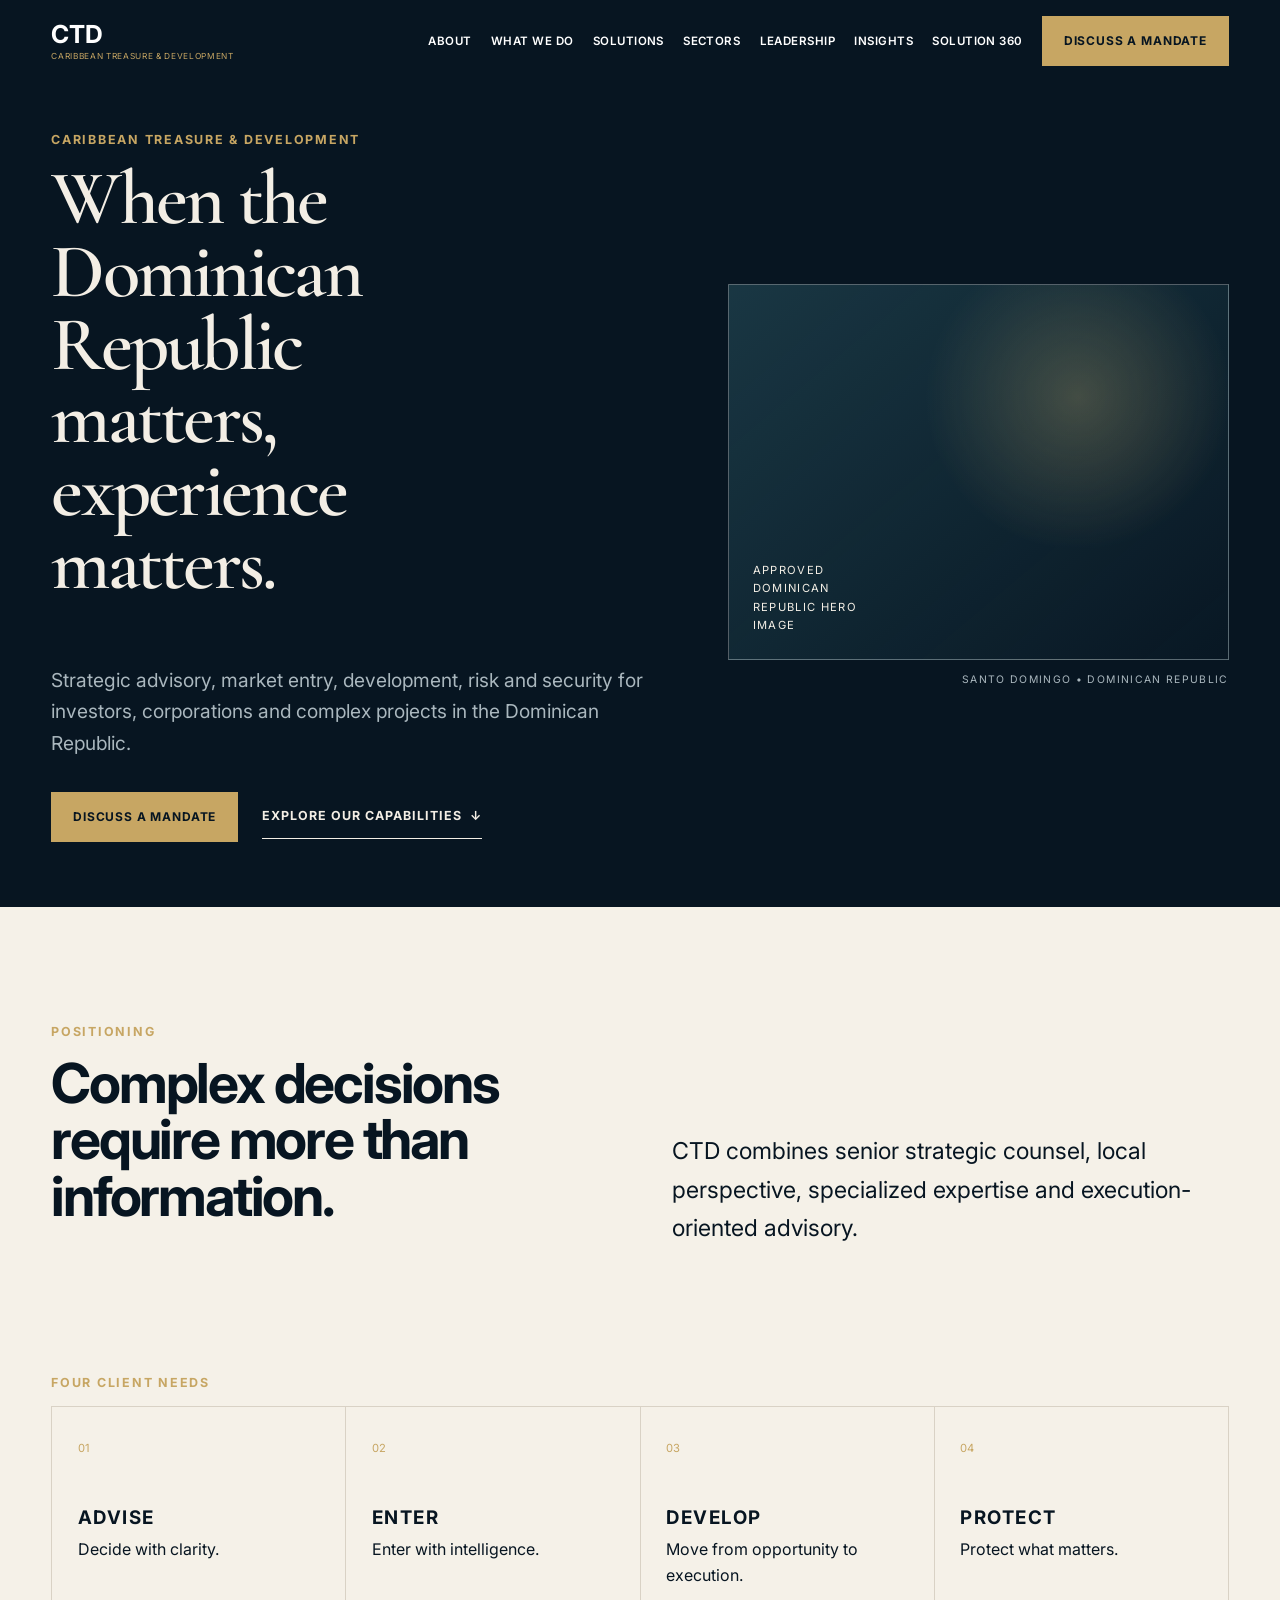
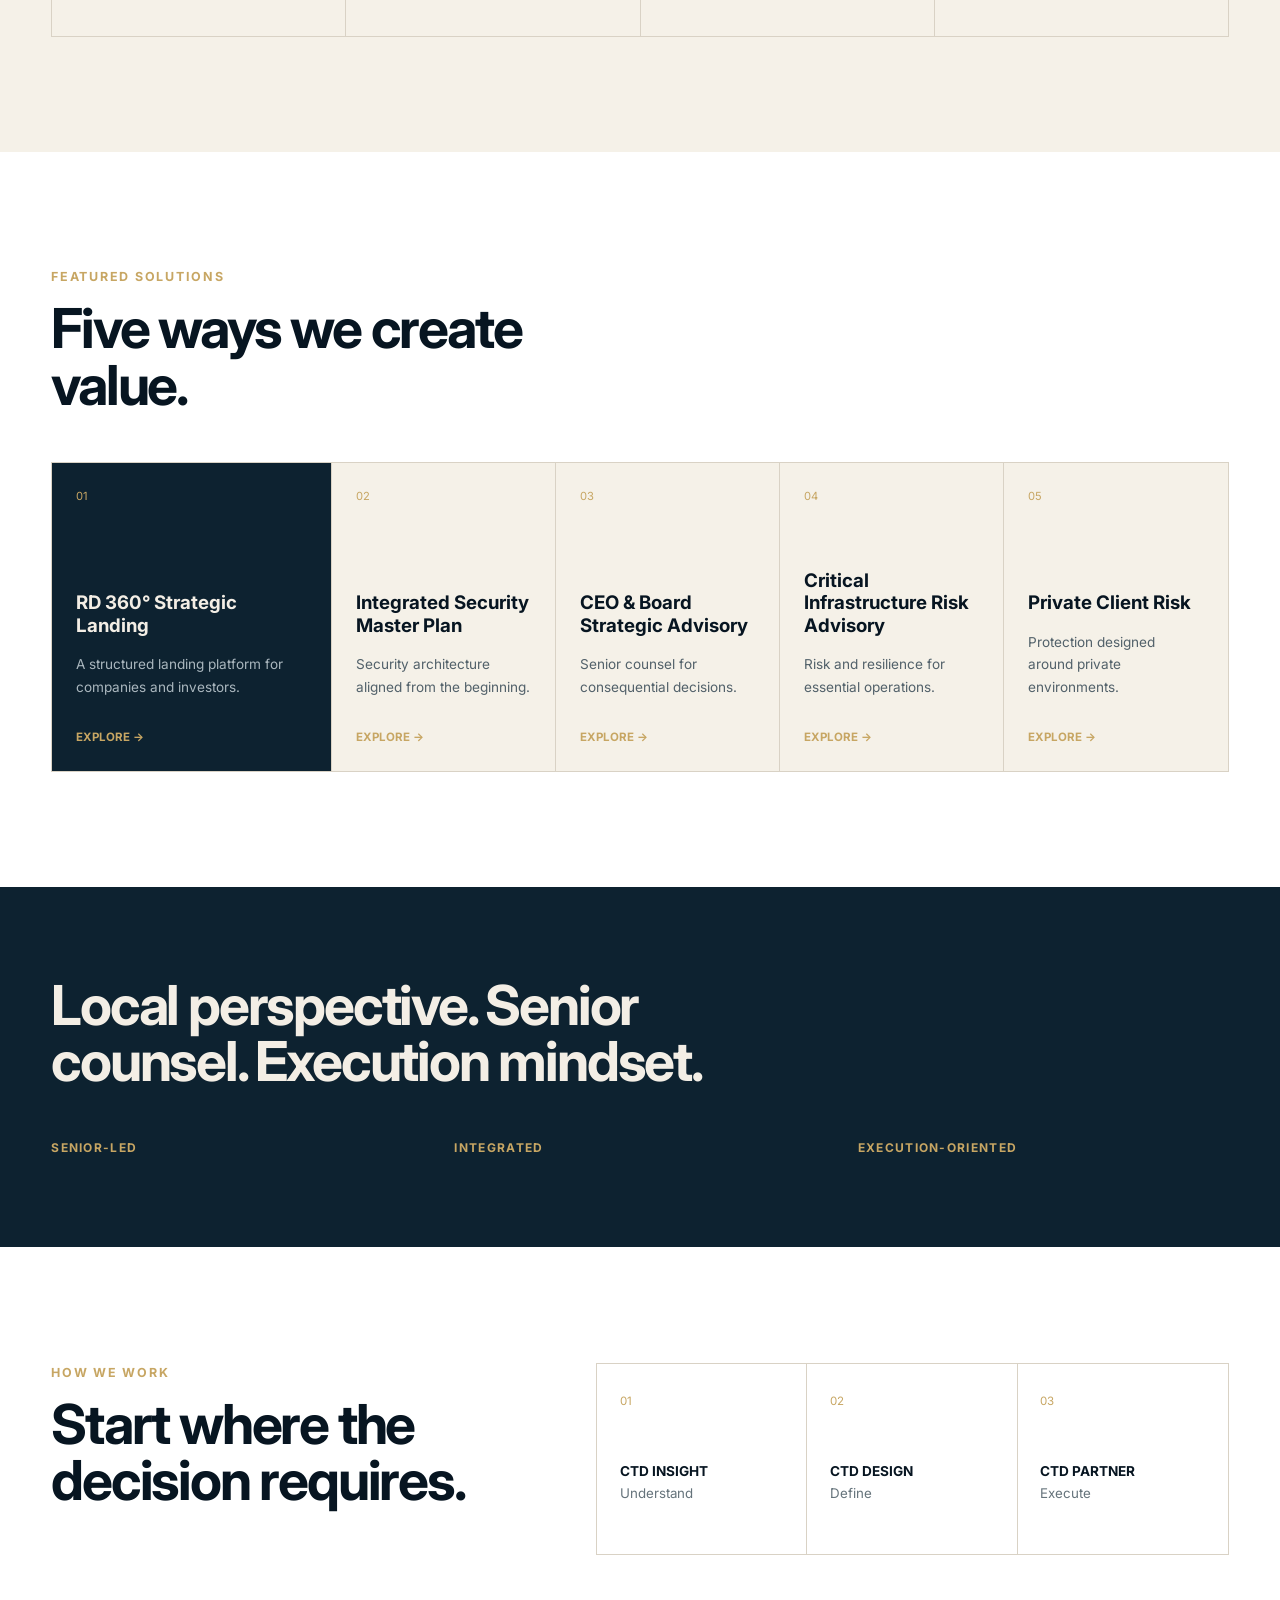
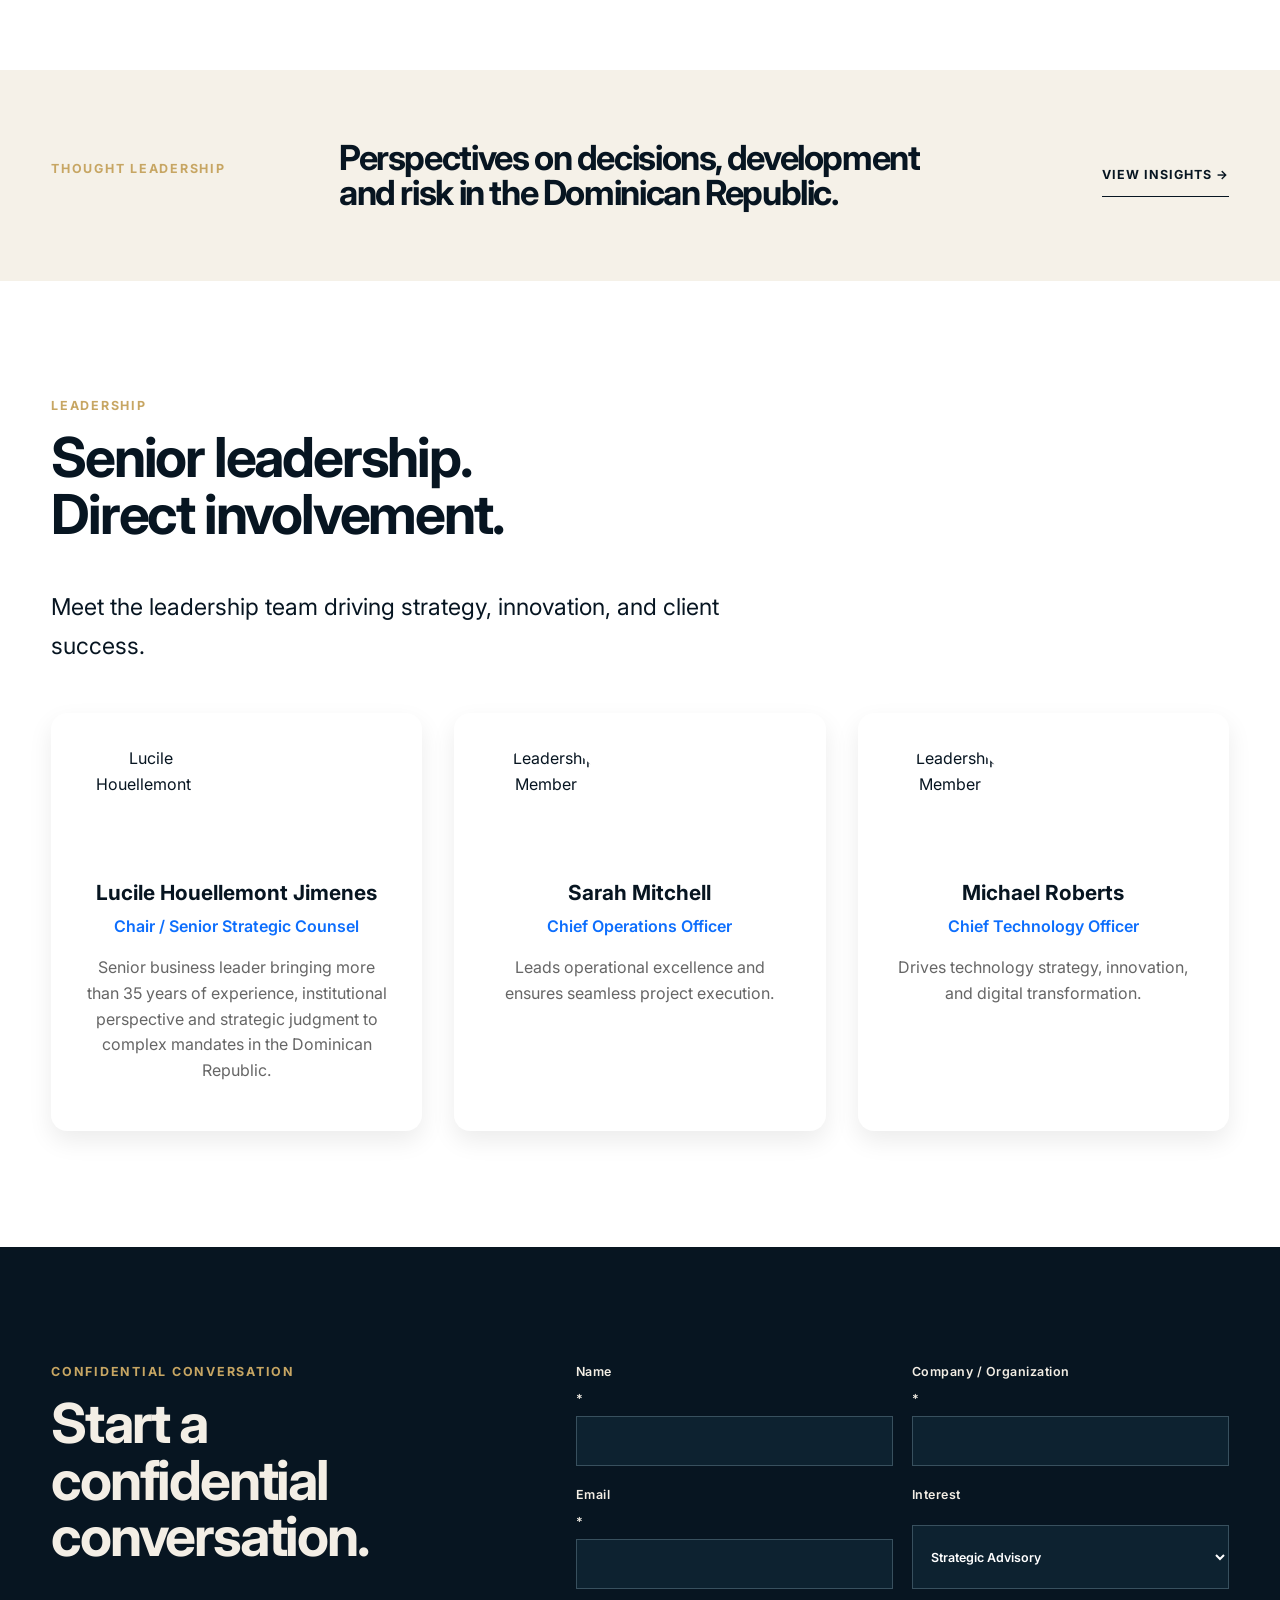
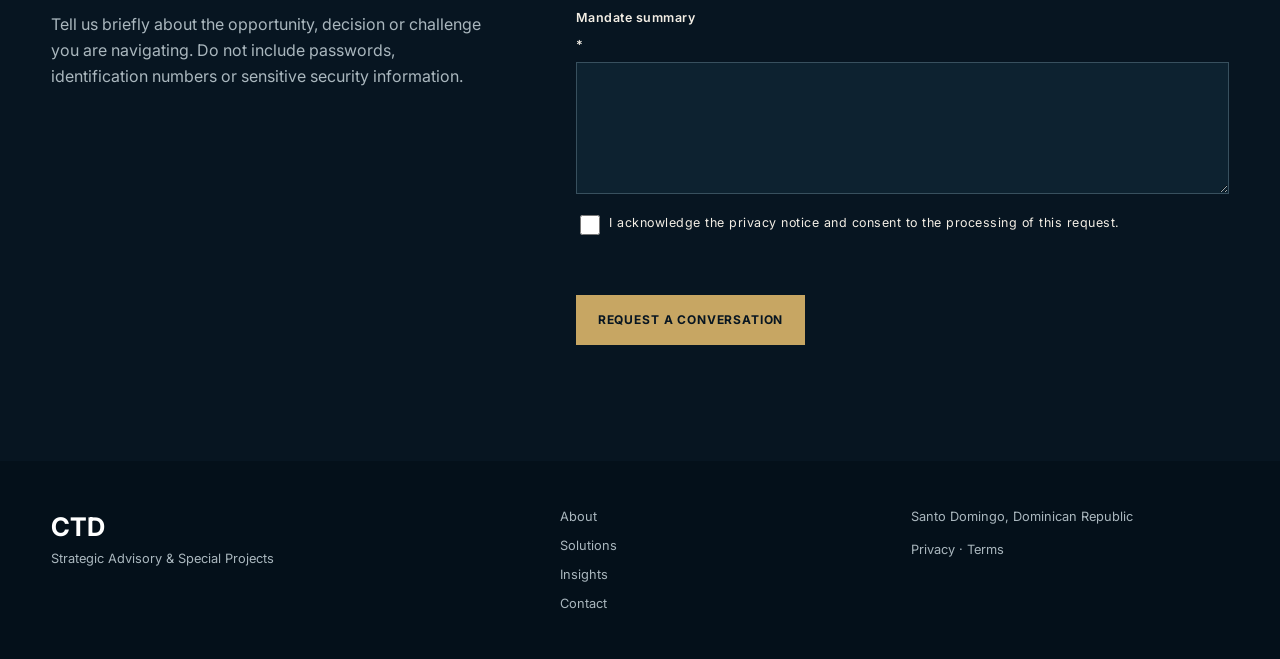
==== index.html @ 00f5a6d0 "LuciL_Biografia_foto" ====
<!doctype html>
<html lang="en">
<head>
  <meta charset="utf-8">
  <meta name="viewport" content="width=device-width, initial-scale=1">
  <meta name="description" content="CTD helps investors, corporations, 
  developers and private clients navigate complex opportunities, decisions and risks in the Dominican Republic.">
  <meta name="theme-color" content="#071521">
  <title>CTD | Strategic Advisory & Special Projects</title>
  <link rel="stylesheet" href="styles.css">
  <script defer src="app.js"></script>
</head>
<body>
  <a class="skip-link" href="#main">Skip to content</a>

  <header class="site-header" data-header>
    <div class="container header-inner">
      <a class="brand" href="index.html" aria-label="CTD home">
        <span class="brand-mark">CTD</span>
        <span class="brand-name">Caribbean Treasure &amp; Development</span>
      </a>

      <button class="menu-toggle" type="button" aria-expanded="false" aria-controls="primary-nav" data-menu-button>
        <span class="sr-only">Open navigation</span>
        <span></span><span></span><span></span>
      </button>

      <nav class="primary-nav" id="primary-nav" aria-label="Primary navigation" data-nav>
        <a href="#about">About</a>
        <a href="#capabilities">What We Do</a>
        <a href="#solutions">Solutions</a>
        <a href="#sectors">Sectors</a>
        <a href="#leadership">Leadership</a>
        <a href="#insights">Insights</a>
        <a href="solution-rd360.html">Solution 360</a>
       <!-- <button class="language-switch" type="button" aria-label="Switch language" data-language>EN / ES</button>-->
        <a class="button button-gold nav-cta" href="#contact" data-event="cta_discuss_mandate">Discuss a Mandate</a>
      </nav>
    </div>
  </header>

  <main id="main">
    <section class="hero" aria-labelledby="hero-title">
      <div class="container hero-grid">
        <div class="hero-copy reveal">
          <p class="eyebrow">Caribbean Treasure &amp; Development</p>
          <h1 id="hero-title">When the Dominican Republic matters, experience matters.</h1>
          <p class="hero-lead">Strategic advisory, market entry, development, risk and security for investors, 
            corporations and complex projects in the Dominican Republic.</p>
          <div class="hero-actions">
            <a class="button button-gold" href="#contact" data-event="cta_discuss_mandate">Discuss a Mandate</a>
            <a class="text-link" href="#capabilities">Explore Our Capabilities <span aria-hidden="true">↓</span></a>
          </div>
        </div>
        <figure class="hero-visual reveal" aria-label="Image placeholder for approved Dominican Republic photography">
          <div class="image-placeholder" role="img" aria-label="Production image pending approval: contemporary Santo Domingo architecture or infrastructure">
            <span>Approved Dominican Republic hero image</span>
          </div>
          <figcaption>Santo Domingo <span aria-hidden="true">•</span> Dominican Republic</figcaption>
        </figure>
      </div>
    </section>

    <section class="section positioning" id="about">
      <div class="container positioning-grid reveal">
        <div>
          <p class="eyebrow">Positioning</p>
          <h2>Complex decisions require more than information.</h2>
        </div>
        <p class="large-copy">CTD combines senior strategic counsel, local perspective, specialized expertise and execution-oriented advisory.</p>
      </div>

      <div class="container" id="capabilities">
        <p class="eyebrow section-label">Four client needs</p>
        <div class="capability-grid">
          <a class="capability-card reveal" href="#contact"><span>01</span><h3>Advise</h3><p>Decide with clarity.</p></a>
          <a class="capability-card reveal" href="#contact"><span>02</span><h3>Enter</h3><p>Enter with intelligence.</p></a>
          <a class="capability-card reveal" href="#contact"><span>03</span><h3>Develop</h3><p>Move from opportunity to execution.</p></a>
          <a class="capability-card reveal" href="#contact"><span>04</span><h3>Protect</h3><p>Protect what matters.</p></a>
        </div>
      </div>
    </section>

    <section class="section solutions" id="solutions" aria-labelledby="solutions-title">
      <div class="container">
        <p class="eyebrow">Featured solutions</p>
        <h2 id="solutions-title">Five ways we create value.</h2>
        <div class="solution-grid">
          <a class="solution-card featured reveal" href="solution-rd360.html" data-event="solution_view">
            <span class="index">01</span>
            <h3>RD 360° Strategic Landing</h3>
            <p>A structured landing platform for companies and investors.</p>
            <span class="card-link">Explore →</span>
          </a>
          <a class="solution-card reveal" href="#contact">
            <span class="index">02</span>
            <h3>Integrated Security Master Plan</h3>
            <p>Security architecture aligned from the beginning.</p>
            <span class="card-link">Explore →</span>
          </a>
          <a class="solution-card reveal" href="#contact">
            <span class="index">03</span>
            <h3>CEO &amp; Board Strategic Advisory</h3>
            <p>Senior counsel for consequential decisions.</p>
            <span class="card-link">Explore →</span>
          </a>
          <a class="solution-card reveal" href="#contact">
            <span class="index">04</span>
            <h3>Critical Infrastructure Risk Advisory</h3>
            <p>Risk and resilience for essential operations.</p>
            <span class="card-link">Explore →</span>
          </a>
          <a class="solution-card reveal" href="#contact">
            <span class="index">05</span>
            <h3>Private Client Risk</h3>
            <p>Protection designed around private environments.</p>
            <span class="card-link">Explore →</span>
          </a>
        </div>
      </div>
    </section>

    <section class="differentiators" id="sectors">
      <div class="container reveal">
        <h2>Local perspective. Senior counsel. Execution mindset.</h2>
        <div class="differentiator-row">
          <span>Senior-led</span><span>Integrated</span><span>Execution-oriented</span></div>
      </div>
    </section>

    <section class="section process" aria-labelledby="process-title">
      <div class="container process-layout">
        <div>
          <p class="eyebrow">How we work</p>
          <h2 id="process-title">Start where the decision requires.</h2>
        </div>
        <ol class="process-list">
          <li class="reveal"><span>01</span><strong>CTD Insight</strong><small>Understand</small></li>
          <li class="reveal"><span>02</span><strong>CTD Design</strong><small>Define</small></li>
          <li class="reveal"><span>03</span><strong>CTD Partner</strong><small>Execute</small></li>
        </ol>
      </div>
    </section>

    <section class="insights" id="insights">
      <div class="container insights-inner reveal">
        <p class="eyebrow">Thought leadership</p>
        <h2>Perspectives on decisions, development and risk in the Dominican Republic.</h2>
        <a class="text-link dark-link" href="#contact">View Insights →</a>
      </div>
    </section>
<!--
    <section class="section leadership" id="leadership">
      <div class="container reveal">
        <p class="eyebrow">Leadership</p>
        <h2>Senior leadership. Direct involvement.</h2>
        <p class="large-copy">
          Approved leadership profiles will be published here. No names, titles, biographies or portraits are inferred.
        </p>
      </div>
    </section>
  -->
<section class="section leadership" id="leadership">
  <div class="container reveal">
    <p class="eyebrow">Leadership</p>
    <h2>Senior leadership. Direct involvement.</h2>
    <p class="large-copy">
      Meet the leadership team driving strategy, innovation, and client success.
    </p>

    <div class="leadership-cards">

      <div class="leader-card">
        <img src="medios/lucile-houellemont.jpg" alt="Lucile Houellemont">
        <h3>Lucile Houellemont Jimenes</h3>
        <p class="title">Chair / Senior Strategic Counsel </p>
        <p>
          Senior business leader bringing more than 35 years of experience, institutional perspective and strategic 
          judgment to complex mandates in the Dominican Republic. 
        </p>
      </div>

      <div class="leader-card">
        <img src="images/leader2.jpg" alt="Leadership Member">
        <h3>Sarah Mitchell</h3>
        <p class="title">Chief Operations Officer</p>
        <p>
          Leads operational excellence and ensures seamless project execution.
        </p>
      </div>

      <div class="leader-card">
        <img src="images/leader3.jpg" alt="Leadership Member">
        <h3>Michael Roberts</h3>
        <p class="title">Chief Technology Officer</p>
        <p>
          Drives technology strategy, innovation, and digital transformation.
        </p>
      </div>

    </div>
  </div>
</section>


  <!---->
    <section class="contact" id="contact" aria-labelledby="contact-title">
      <div class="container contact-grid">
          <div>
            <p class="eyebrow">Confidential conversation</p>
            <h2 id="contact-title">Start a confidential conversation.</h2>
            <p>Tell us briefly about the opportunity, decision or challenge you are navigating. 
              Do not include passwords, identification numbers or sensitive security information.
            </p>
          </div>
        <form class="contact-form" data-contact-form novalidate>
          <div class="field-row">
            <label>Name <span aria-hidden="true">*</span><input name="name" autocomplete="name" required></label>
            <label>Company / Organization <span aria-hidden="true">*</span>
              <input name="company" autocomplete="organization" required></label>
          </div>
          <div class="field-row">
            <label>Email <span aria-hidden="true">*</span>
              <input type="email" name="email" autocomplete="email" required></label>
              <label>Interest
                <select name="interest">
                  <option>Strategic Advisory</option>
                  <option>Market Entry</option>
                  <option>Development</option>
                  <option>Risk &amp; Security</option>
                  <option>Private Client</option>
                  <option>Special Project</option>
                  <option>Other</option>
                </select>
            </label>
          </div>
          <label>Mandate summary <span aria-hidden="true">*</span><textarea name="summary" rows="5" required></textarea></label>
          <label class="consent"><input type="checkbox" name="consent" required> 
            <span>I acknowledge the privacy notice and consent to the processing of this request.</span>
          </label>
          <p class="form-message" role="status" aria-live="polite" data-form-message></p>
          <button class="button button-gold" type="submit">Request a Conversation</button>
        </form>
      </div>
    </section>
  </main>

  <footer class="site-footer">
    <div class="container footer-grid">
      <div><strong class="footer-logo">CTD</strong><p>Strategic Advisory &amp; Special Projects</p></div>
      <nav aria-label="Footer navigation">
        <a href="#about">About</a>
        <a href="#solutions">Solutions</a>
        <a href="#insights">Insights</a>
        <a href="#contact">Contact</a>
      </nav>
      <div>
        <p>Santo Domingo, Dominican Republic</p>
        <p>
          <a href="#">Privacy</a> · 
          <a href="#">Terms</a>
        </p>
      </div>
    </div>
  </footer>
</body>
</html>
---- styles.css ----
@import url('https://fonts.googleapis.com/css2?family=Cormorant+Garamond:wght@500;600&family=Inter:wght@400;500;600;700&display=swap');

:root {
  --navy: #071521;
  --navy-mid: #0d2230;
  --gold: #c7a663;
  --cream: #f3eee5;
  --slate: #aab7be;
  --teal: #3a7582;
  --white: #fff;
  --warm: #f5f1e8;
  --border: #d9d2c5;
  --content: 1200px;
  --copy: 720px;
  --gutter: clamp(20px, 4vw, 64px);
  --section: clamp(72px, 9vw, 144px);
  --font-display: "Cormorant Garamond", Georgia, serif;
  --font-ui: Inter, Aptos, Arial, sans-serif;
}

* { box-sizing: border-box; }
html { scroll-behavior: smooth; }
body { margin: 0; color: var(--navy); background: var(--white); font-family: var(--font-ui); line-height: 1.65; }
a { color: inherit; text-decoration: none; }
button, input, select, textarea { font: inherit; }
img { display: block; max-width: 100%; }
.container { width: min(var(--content), calc(100% - 2 * var(--gutter))); margin-inline: auto; }
.section { padding-block: var(--section); }
.sr-only { position: absolute; width: 1px; height: 1px; overflow: hidden; clip: rect(0,0,0,0); white-space: nowrap; }
.skip-link { position: fixed; z-index: 1000; left: 1rem; top: -5rem; background: var(--gold); color: var(--navy); padding: .8rem 1rem; }
.skip-link:focus { top: 1rem; }
:focus-visible { outline: 3px solid var(--gold); outline-offset: 4px; }

h1, h2, h3, p { margin-top: 0; }
h1 { font: 600 clamp(3rem, 6vw, 6.5rem)/.95 var(--font-display); letter-spacing: -.035em; max-width: 12ch; }
h2 { font-size: clamp(2.25rem, 4.3vw, 4rem); line-height: 1.03; letter-spacing: -.04em; max-width: 14ch; }
h3 { line-height: 1.2; }
.eyebrow { color: var(--gold); font-size: .78rem; font-weight: 700; letter-spacing: .14em; text-transform: uppercase; }
.large-copy { max-width: var(--copy); font-size: clamp(1.1rem, 2vw, 1.45rem); }

.site-header { position: fixed; inset: 0 0 auto; z-index: 100; color: var(--white); transition: background .25s ease, box-shadow .25s ease; }
.site-header.scrolled, .site-header.menu-open { background: rgba(7,21,33,.98); box-shadow: 0 8px 30px rgba(0,0,0,.16); }
.header-inner { min-height: 82px; display: flex; align-items: center; justify-content: space-between; gap: 2rem; }
.brand { display: grid; line-height: 1; }
.brand-mark { font-size: 1.55rem; font-weight: 700; }
.brand-name { margin-top: .35rem; color: var(--gold); font-size: .52rem; letter-spacing: .08em; text-transform: uppercase; }
.primary-nav { display: flex; align-items: center; gap: clamp(.8rem, 1.5vw, 1.6rem); font-size: .72rem; font-weight: 600; letter-spacing: .04em; text-transform: uppercase; }
.primary-nav > a:not(.button), .language-switch { position: relative; border: 0; color: inherit; background: none; cursor: pointer; }
.primary-nav > a:not(.button)::after { content: ""; position: absolute; left: 0; right: 100%; bottom: -.5rem; height: 1px; background: var(--gold); transition: right .2s ease; }
.primary-nav > a:hover::after { right: 0; }
.menu-toggle { display: none; width: 44px; height: 44px; border: 0; background: transparent; padding: 10px; }
.menu-toggle span:not(.sr-only) { display: block; height: 2px; margin: 5px 0; background: var(--white); }

.button { min-height: 50px; display: inline-flex; justify-content: center; align-items: center; padding: .8rem 1.3rem; border: 1px solid transparent; font-size: .75rem; font-weight: 700; letter-spacing: .07em; text-transform: uppercase; cursor: pointer; }
.button-gold { background: var(--gold); color: var(--navy); }
.button-gold:hover { background: var(--cream); }
.text-link { display: inline-flex; align-items: center; gap: .5rem; min-height: 44px; border-bottom: 1px solid currentColor; font-size: .78rem; font-weight: 700; letter-spacing: .08em; text-transform: uppercase; }

.hero { min-height: 760px; padding: 130px 0 65px; color: var(--cream); background: var(--navy); display: flex; align-items: center; }
.hero-grid { display: grid; grid-template-columns: 55fr 45fr; align-items: center; gap: clamp(2rem, 5vw, 6rem); }
.hero-lead { max-width: 670px; color: var(--slate); font-size: clamp(1rem, 1.7vw, 1.2rem); }
.hero-actions { display: flex; flex-wrap: wrap; align-items: center; gap: 1.5rem; margin-top: 2rem; }
.hero-visual { margin: 0; }
.image-placeholder { aspect-ratio: 4/3; display: grid; place-items: end start; padding: 1.5rem; border: 1px solid rgba(255,255,255,.3); color: var(--cream); background: linear-gradient(140deg, rgba(58,117,130,.35), rgba(13,34,48,.15)), radial-gradient(circle at 70% 30%, rgba(199,166,99,.35), transparent 35%); }
.image-placeholder span { max-width: 20ch; font-size: .7rem; letter-spacing: .12em; text-transform: uppercase; }
.hero-visual figcaption { padding-top: .7rem; text-align: right; color: var(--slate); font-size: .65rem; letter-spacing: .13em; text-transform: uppercase; }

.positioning { background: var(--warm); }
.positioning-grid { display: grid; grid-template-columns: 1fr 1fr; gap: 5vw; align-items: end; }
.section-label { margin-top: clamp(4rem, 8vw, 7rem); }
.capability-grid { display: grid; grid-template-columns: repeat(4,1fr); border-top: 1px solid var(--border); border-left: 1px solid var(--border); }
.capability-card { min-height: 230px; padding: 1.6rem; border-right: 1px solid var(--border); border-bottom: 1px solid var(--border); transition: color .25s, background .25s; }
.capability-card span, .index { color: var(--gold); font-size: .7rem; }
.capability-card h3 { margin: 3rem 0 .4rem; text-transform: uppercase; letter-spacing: .08em; }
.capability-card:hover { color: var(--cream); background: var(--navy-mid); }

.solutions h2 { margin-bottom: 3rem; }
.solution-grid { display: grid; grid-template-columns: 1.25fr repeat(4,1fr); }
.solution-card { min-height: 310px; display: flex; flex-direction: column; padding: 1.5rem; border: 1px solid var(--border); border-left: 0; background: var(--warm); }
.solution-card:first-child { border-left: 1px solid var(--border); }
.solution-card.featured { color: var(--cream); background: var(--navy-mid); }
.solution-card h3 { margin: auto 0 1rem; }
.solution-card p { color: #52616a; font-size: .85rem; }
.solution-card.featured p { color: var(--slate); }
.card-link { margin-top: 1rem; color: var(--gold); font-size: .72rem; font-weight: 700; text-transform: uppercase; }
.solution-card:hover { transform: translateY(-4px); border-color: var(--gold); }

.differentiators { padding-block: clamp(56px, 7vw, 100px); color: var(--cream); background: var(--navy-mid); }
.differentiators h2 { max-width: 20ch; }
.differentiator-row { display: grid; grid-template-columns: repeat(3,1fr); gap: 2rem; margin-top: 3rem; color: var(--gold); font-size: .75rem; font-weight: 700; letter-spacing: .11em; text-transform: uppercase; }
.process-layout { display: grid; grid-template-columns: 1fr 1.35fr; gap: 6vw; }
.process-list { display: grid; grid-template-columns: repeat(3,1fr); margin: 0; padding: 0; list-style: none; }
.process-list li { min-height: 190px; padding: 1.4rem; border: 1px solid var(--border); }
.process-list li + li { border-left: 0; }
.process-list span { color: var(--gold); font-size: .72rem; }
.process-list strong, .process-list small { display: block; }
.process-list strong { margin-top: 3rem; font-size: .85rem; text-transform: uppercase; }
.process-list small { color: #65737b; }

.insights { padding-block: 70px; background: var(--warm); }
.insights-inner { display: grid; grid-template-columns: .7fr 2fr auto; align-items: center; gap: 2rem; }
.insights h2 { max-width: 28ch; margin-bottom: 0; font-size: clamp(1.5rem, 2.7vw, 2.6rem); }
.dark-link { color: var(--navy); }
.leadership { background: var(--white); }

.contact { padding-block: var(--section); color: var(--cream); background: var(--navy); }
.contact-grid { display: grid; grid-template-columns: .8fr 1.2fr; gap: 7vw; }
.contact h2 { max-width: 12ch; }
.contact p:not(.eyebrow) { color: var(--slate); }
.contact-form { display: grid; gap: 1.2rem; }
.field-row { display: grid; grid-template-columns: repeat(2,1fr); gap: 1.2rem; }
.contact-form label { display: grid; gap: .4rem; font-size: .78rem; font-weight: 600; letter-spacing: .04em; }
.contact-form input, .contact-form select, .contact-form textarea { width: 100%; border: 1px solid #38505e; border-radius: 0; background: var(--navy-mid); color: var(--white); padding: .85rem; }
.contact-form input, .contact-form select { min-height: 50px; }
.consent { grid-template-columns: auto 1fr !important; align-items: start; font-weight: 400 !important; }
.consent input { width: 20px; min-height: 20px; margin-top: .1rem; }
.form-message { min-height: 1.2rem; margin: 0; }
.contact-form .button { justify-self: start; }
.site-footer { padding-block: 45px; color: var(--slate); background: #04101a; font-size: .8rem; }
.footer-grid { display: grid; grid-template-columns: 1.5fr 1fr 1fr; gap: 2rem; }
.footer-logo { color: var(--white); font-size: 1.6rem; }
.site-footer nav { display: grid; gap: .5rem; }

.reveal { opacity: 0; transform: translateY(18px); transition: opacity .45s ease, transform .45s ease; }
.reveal.visible { opacity: 1; transform: none; }

.solution-hero { min-height: 680px; padding: 145px 0 80px; display: flex; align-items: center; color: var(--cream); background: var(--navy); }
.solution-framework { counter-reset: framework; display: grid; grid-template-columns: repeat(5,1fr); margin-top: 3rem; }
.solution-framework li { list-style: none; min-height: 160px; padding: 1.3rem; border: 1px solid var(--border); }
.solution-framework li + li { border-left: 0; }
.solution-framework li::before { counter-increment: framework; content: "0" counter(framework); display: block; margin-bottom: 3rem; color: var(--gold); font-size: .72rem; }
.scope-grid { display: grid; grid-template-columns: repeat(2,1fr); padding: 0; border-top: 1px solid var(--border); }
.scope-grid li { padding: 1rem 0; border-bottom: 1px solid var(--border); list-style: none; }
.scope-grid li:nth-child(odd) { margin-right: 2rem; }
.outcome { padding: clamp(60px, 8vw, 110px) 0; background: var(--warm); }

@media (max-width: 1023px) {
  .menu-toggle { display: block; color: white; }
  .primary-nav { position: fixed; inset: 82px 0 auto; display: none; max-height: calc(100vh - 82px); overflow: auto; padding: 1.2rem var(--gutter) 2rem; background: var(--navy); align-items: stretch; }
  .primary-nav.open { display: grid; }
  .primary-nav a, .primary-nav button { min-height: 44px; display: flex; align-items: center; }
  .hero-grid, .positioning-grid, .process-layout, .contact-grid { grid-template-columns: 1fr; }
  .hero { padding-bottom: 0; }
  .hero-visual { width: calc(100% + 2 * var(--gutter)); margin-left: calc(-1 * var(--gutter)); }
  .hero-visual figcaption { padding-right: var(--gutter); }
  .capability-grid { grid-template-columns: repeat(2,1fr); }
  .solution-grid { grid-template-columns: repeat(2,1fr); }
  .solution-card { border: 1px solid var(--border); }
  .solution-card:nth-child(n+4) { display: none; }
  .insights-inner { grid-template-columns: 1fr; }
  .solution-framework { grid-template-columns: repeat(3,1fr); }
}

@media (max-width: 767px) {
  :root { --gutter: 22px; }
  .header-inner { min-height: 70px; }
  .primary-nav { top: 70px; }
  .brand-name { display: none; }
  .hero { min-height: 100svh; padding-top: 100px; }
  h1 { font-size: clamp(2.85rem, 13vw, 4.1rem); }
  h2 { font-size: clamp(2rem, 9vw, 3rem); }
  .hero-actions { align-items: stretch; flex-direction: column; }
  .hero-actions .button { width: 100%; }
  .capability-grid { display: flex; overflow-x: auto; border: 0; }
  .capability-card { min-width: 75%; min-height: 190px; border: 1px solid var(--border); }
  .solution-grid { grid-template-columns: 1fr; }
  .solution-card { min-height: 140px; }
  .solution-card h3 { margin: 1rem 0 .4rem; }
  .differentiator-row, .process-list, .footer-grid, .field-row, .scope-grid { grid-template-columns: 1fr; }
  .process-list li, .process-list li + li { min-height: 120px; border: 0; border-bottom: 1px solid var(--border); }
  .process-list strong { margin-top: 1rem; }
  .contact-form .button { width: 100%; }
  .solution-framework { grid-template-columns: 1fr; padding-left: 0; }
  .solution-framework li, .solution-framework li + li { min-height: auto; border: 0; border-bottom: 1px solid var(--border); }
  .solution-framework li::before { margin-bottom: .8rem; }
  .scope-grid li:nth-child(odd) { margin-right: 0; }
}

@media (prefers-reduced-motion: reduce) {
  *, *::before, *::after { scroll-behavior: auto !important; transition-duration: .01ms !important; animation-duration: .01ms !important; animation-iteration-count: 1 !important; }
  .reveal { opacity: 1; transform: none; }
}


/**/
.leadership-cards {
  display: grid;
  grid-template-columns: repeat(auto-fit, minmax(280px, 1fr));
  gap: 2rem;
  margin-top: 3rem;
}

.leader-card {
  background: #ffffff;
  border-radius: 16px;
  padding: 2rem;
  text-align: center;
  box-shadow: 0 10px 25px rgba(0, 0, 0, 0.08);
  transition: transform 0.3s ease, box-shadow 0.3s ease;
}

.leader-card:hover {
  transform: translateY(-8px);
  box-shadow: 0 15px 35px rgba(0, 0, 0, 0.12);
}

.leader-card img {
  width: 120px;
  height: 120px;
  border-radius: 50%;
  object-fit: cover;
  margin-bottom: 1rem;
}

.leader-card h3 {
  margin-bottom: 0.5rem;
  font-size: 1.3rem;
}

.leader-card .title {
  color: #0d6efd;
  font-weight: 600;
  margin-bottom: 1rem;
}

.leader-card p {
  color: #666;
  line-height: 1.6;
}
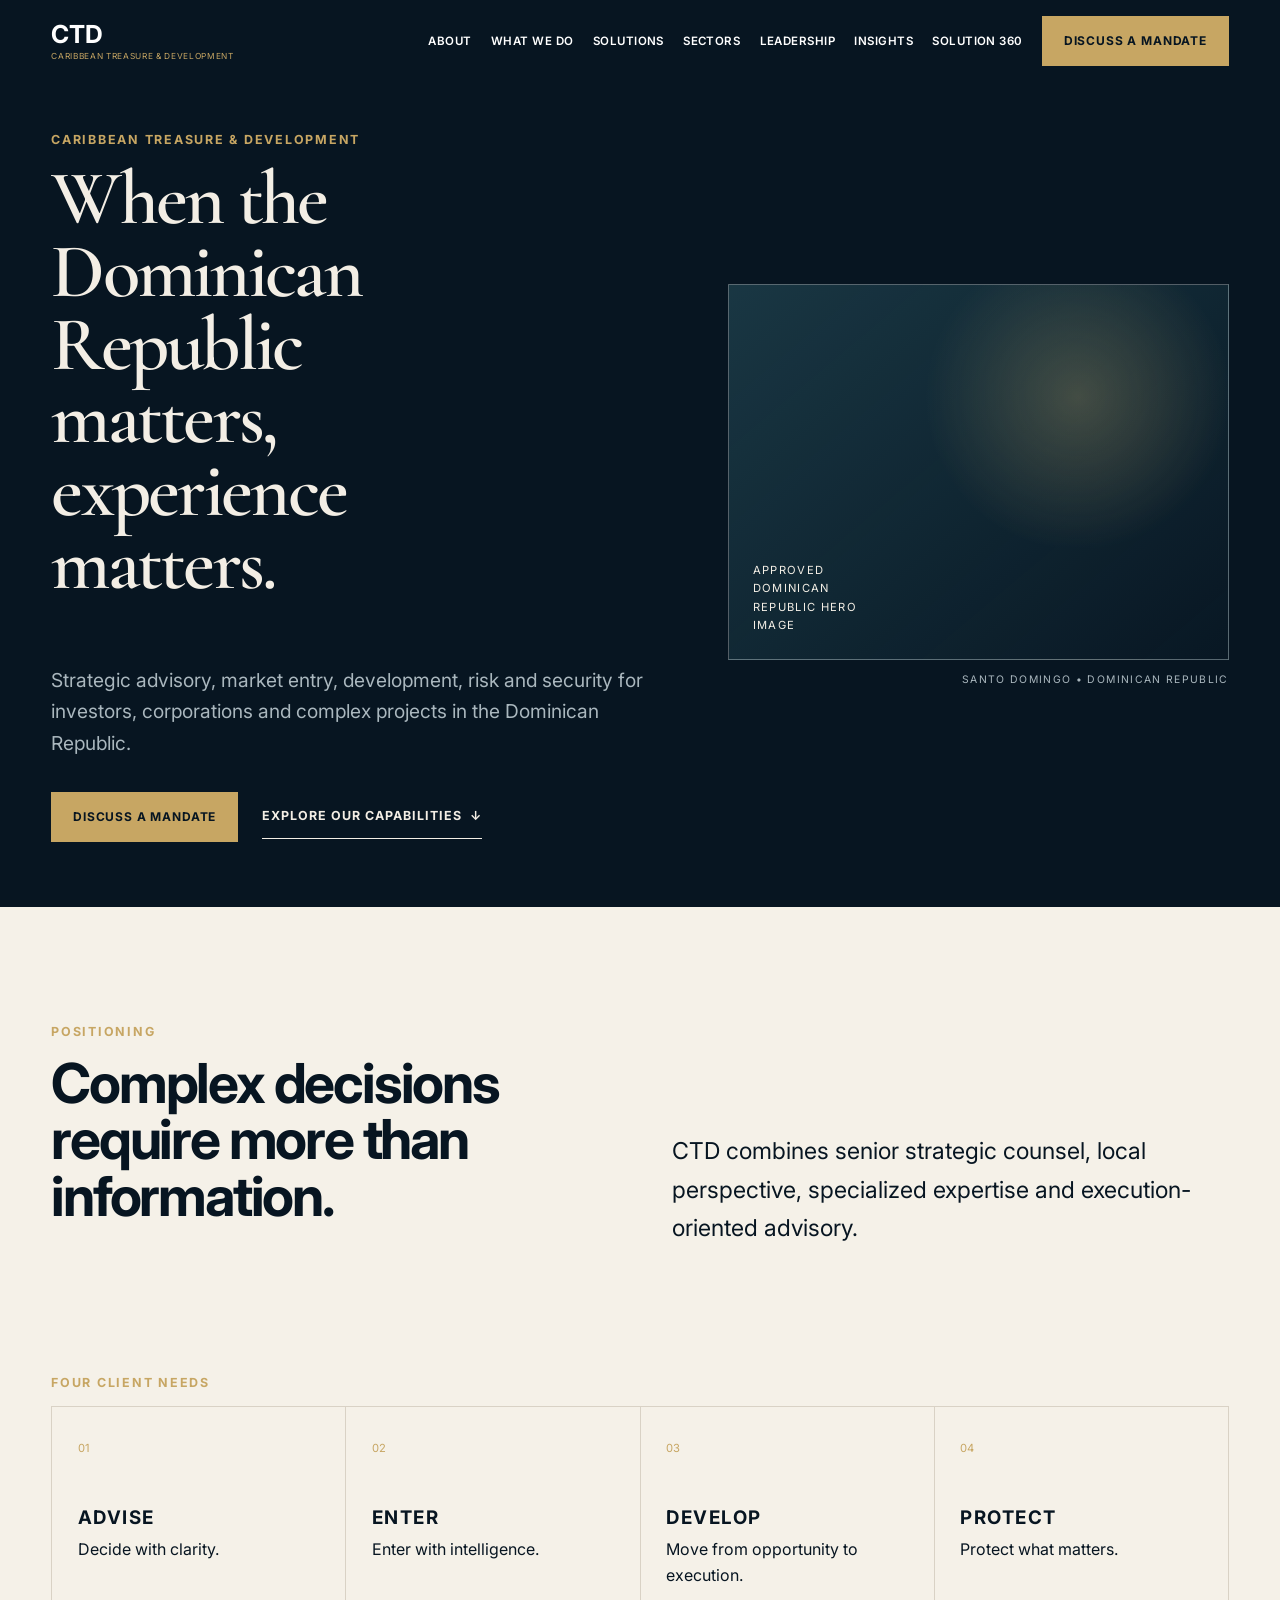
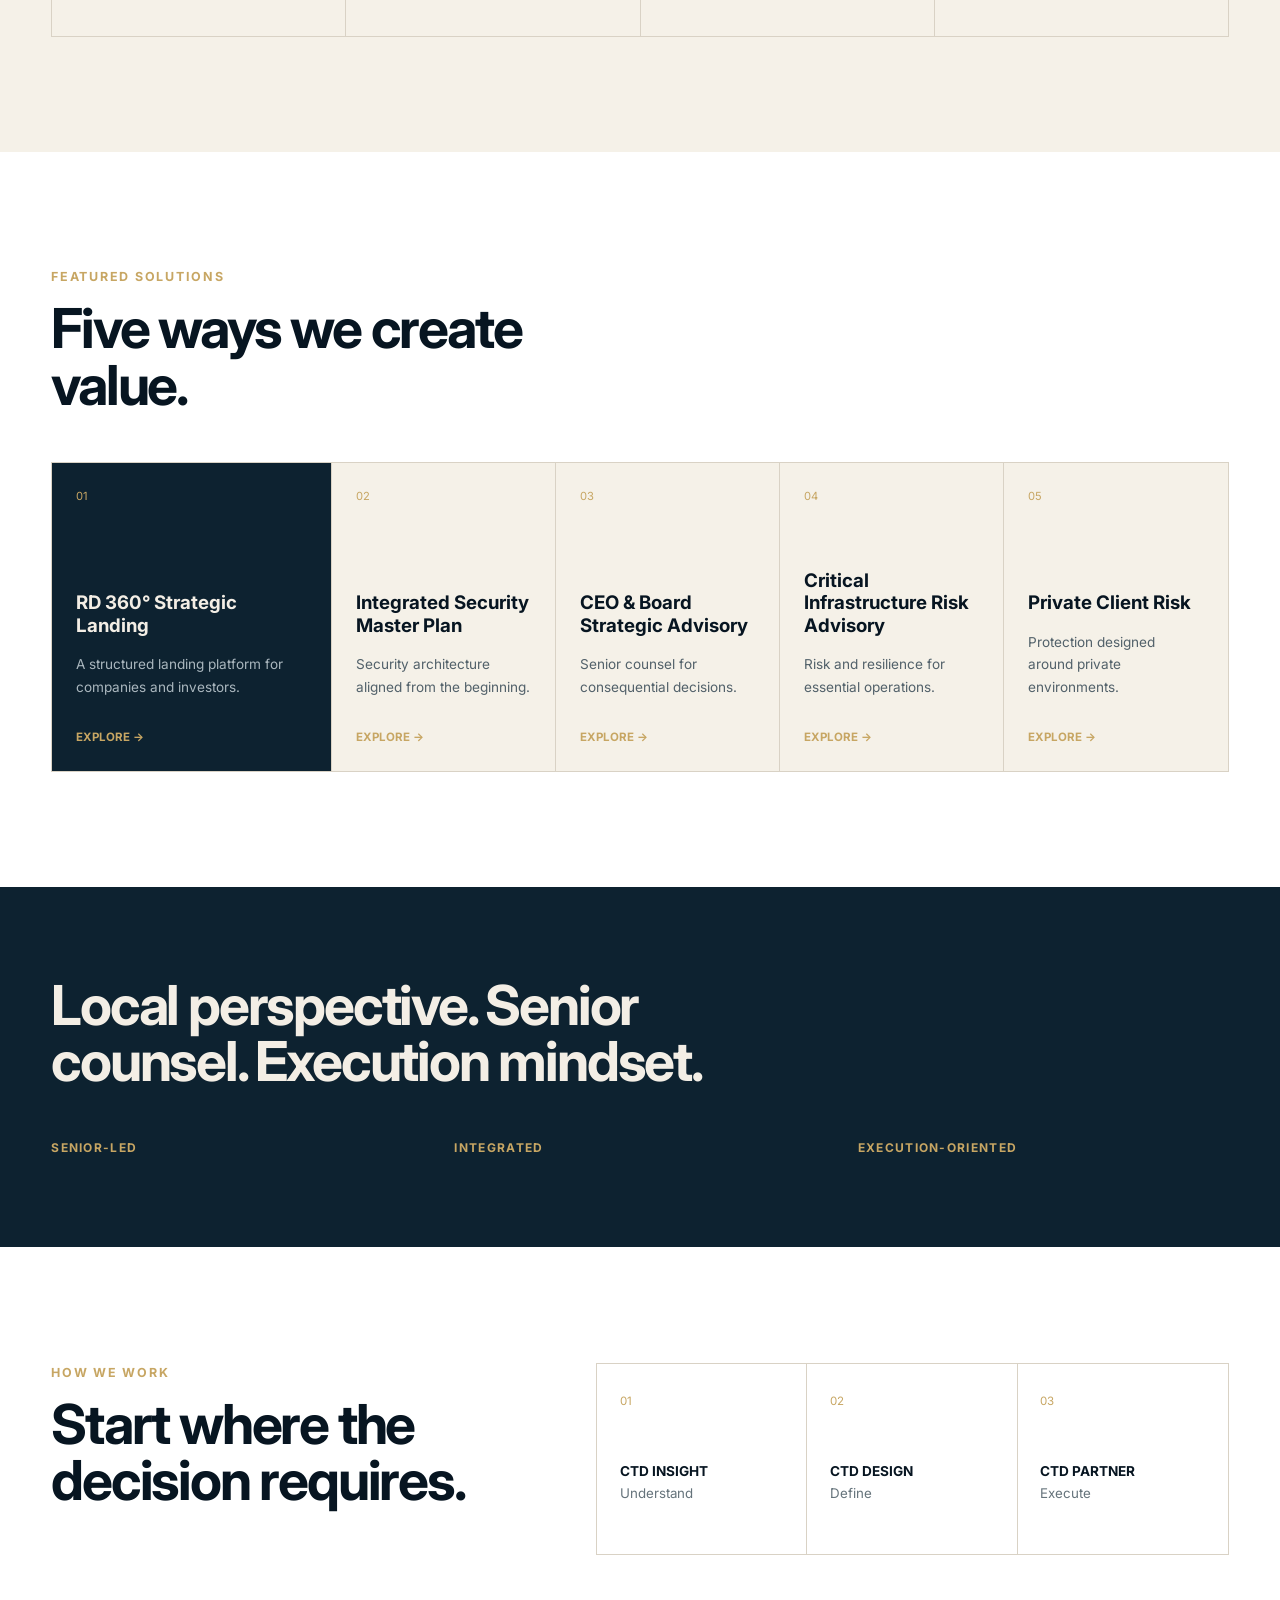
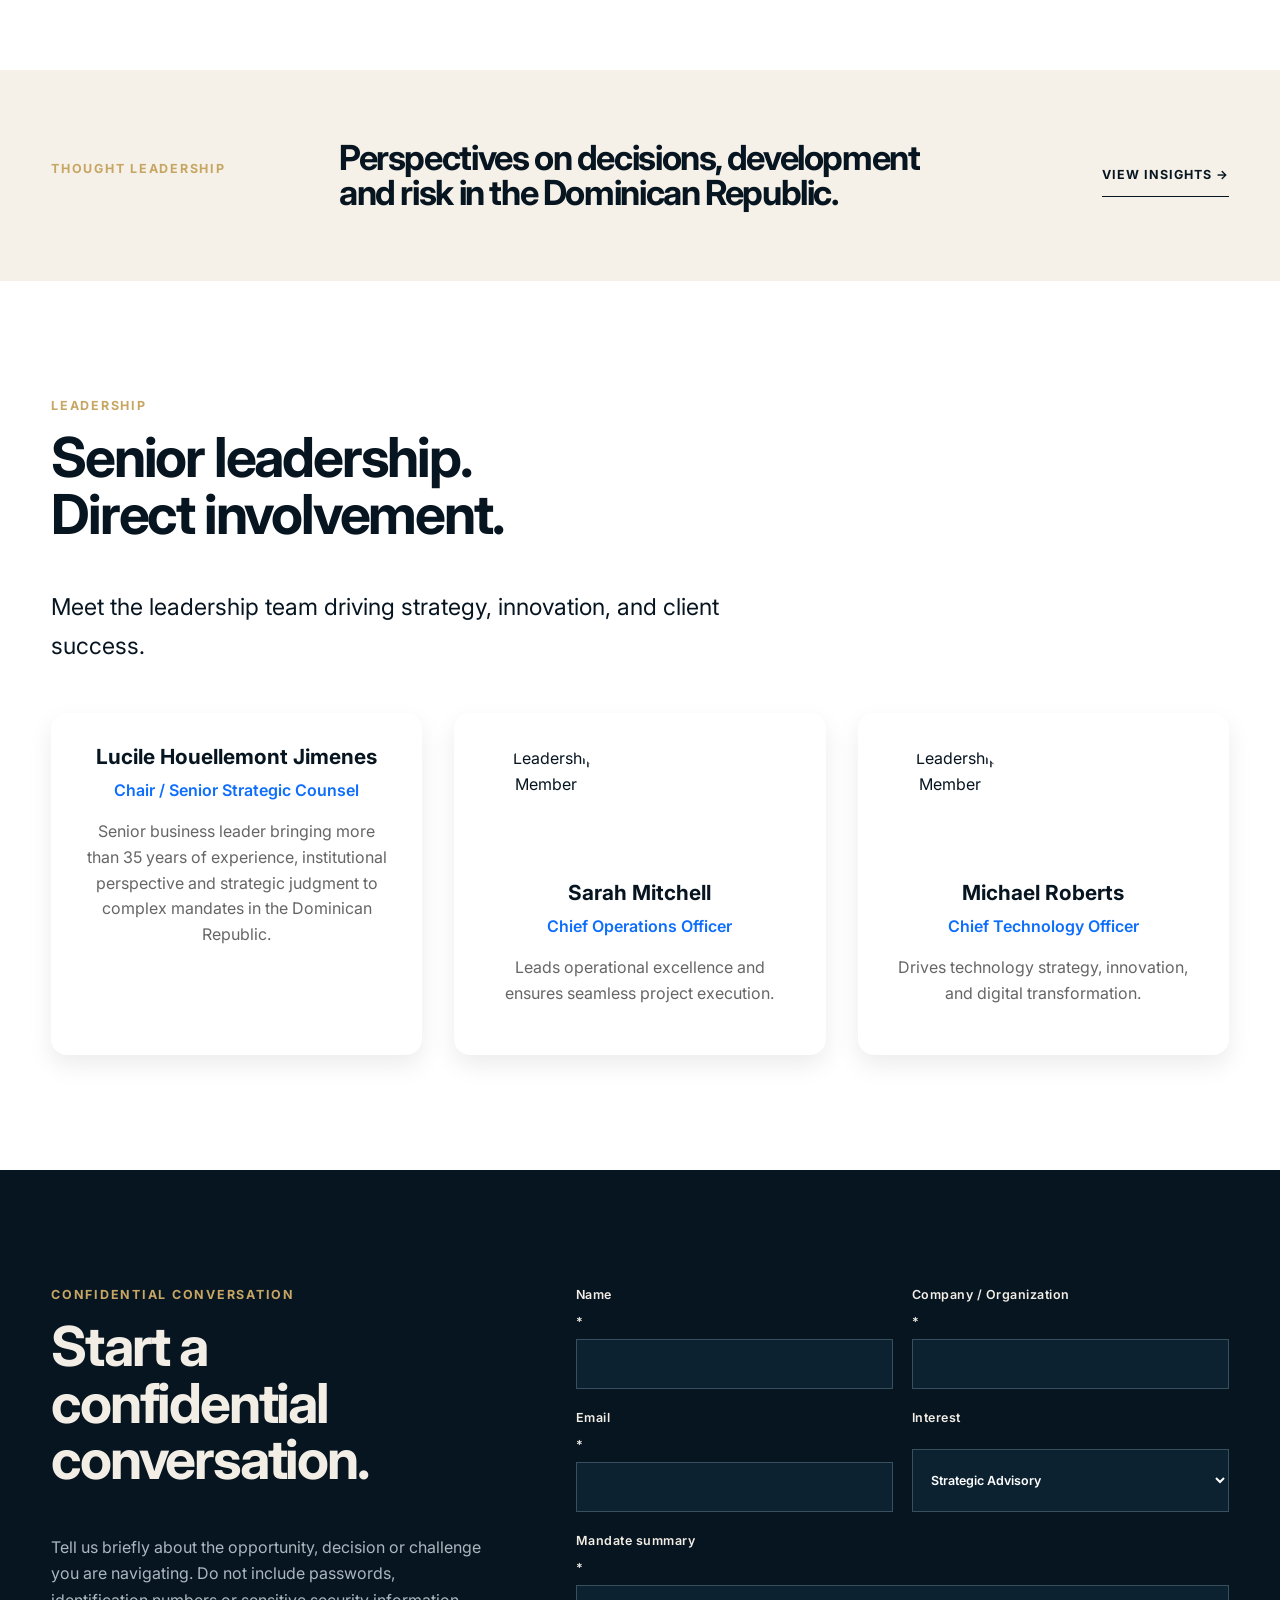
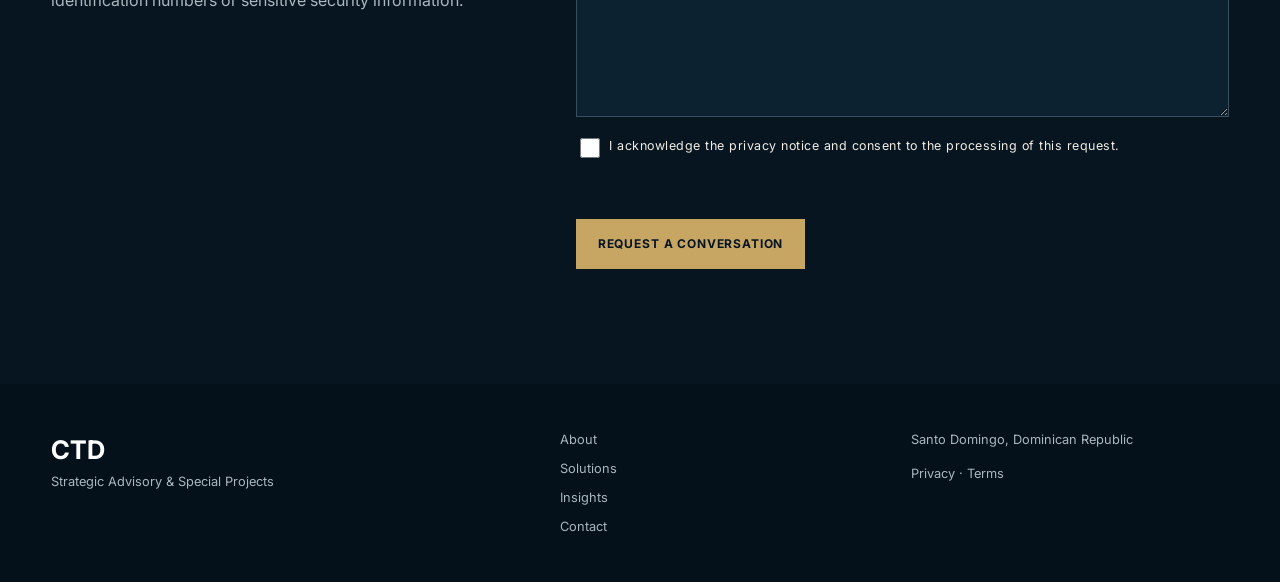
==== commit ede9f411: "LuciL_Biografia_foto" ====
--- a/index.html
+++ b/index.html
@@ -171,7 +171,7 @@
     <div class="leadership-cards">
 
       <div class="leader-card">
-        <img src="medios/lucile-houellemont.jpg" alt="Lucile Houellemont">
+      <!--  <img src="medios/Lucil-Perfil.png" alt="Lucile Houellemont"> -->
         <h3>Lucile Houellemont Jimenes</h3>
         <p class="title">Chair / Senior Strategic Counsel </p>
         <p>
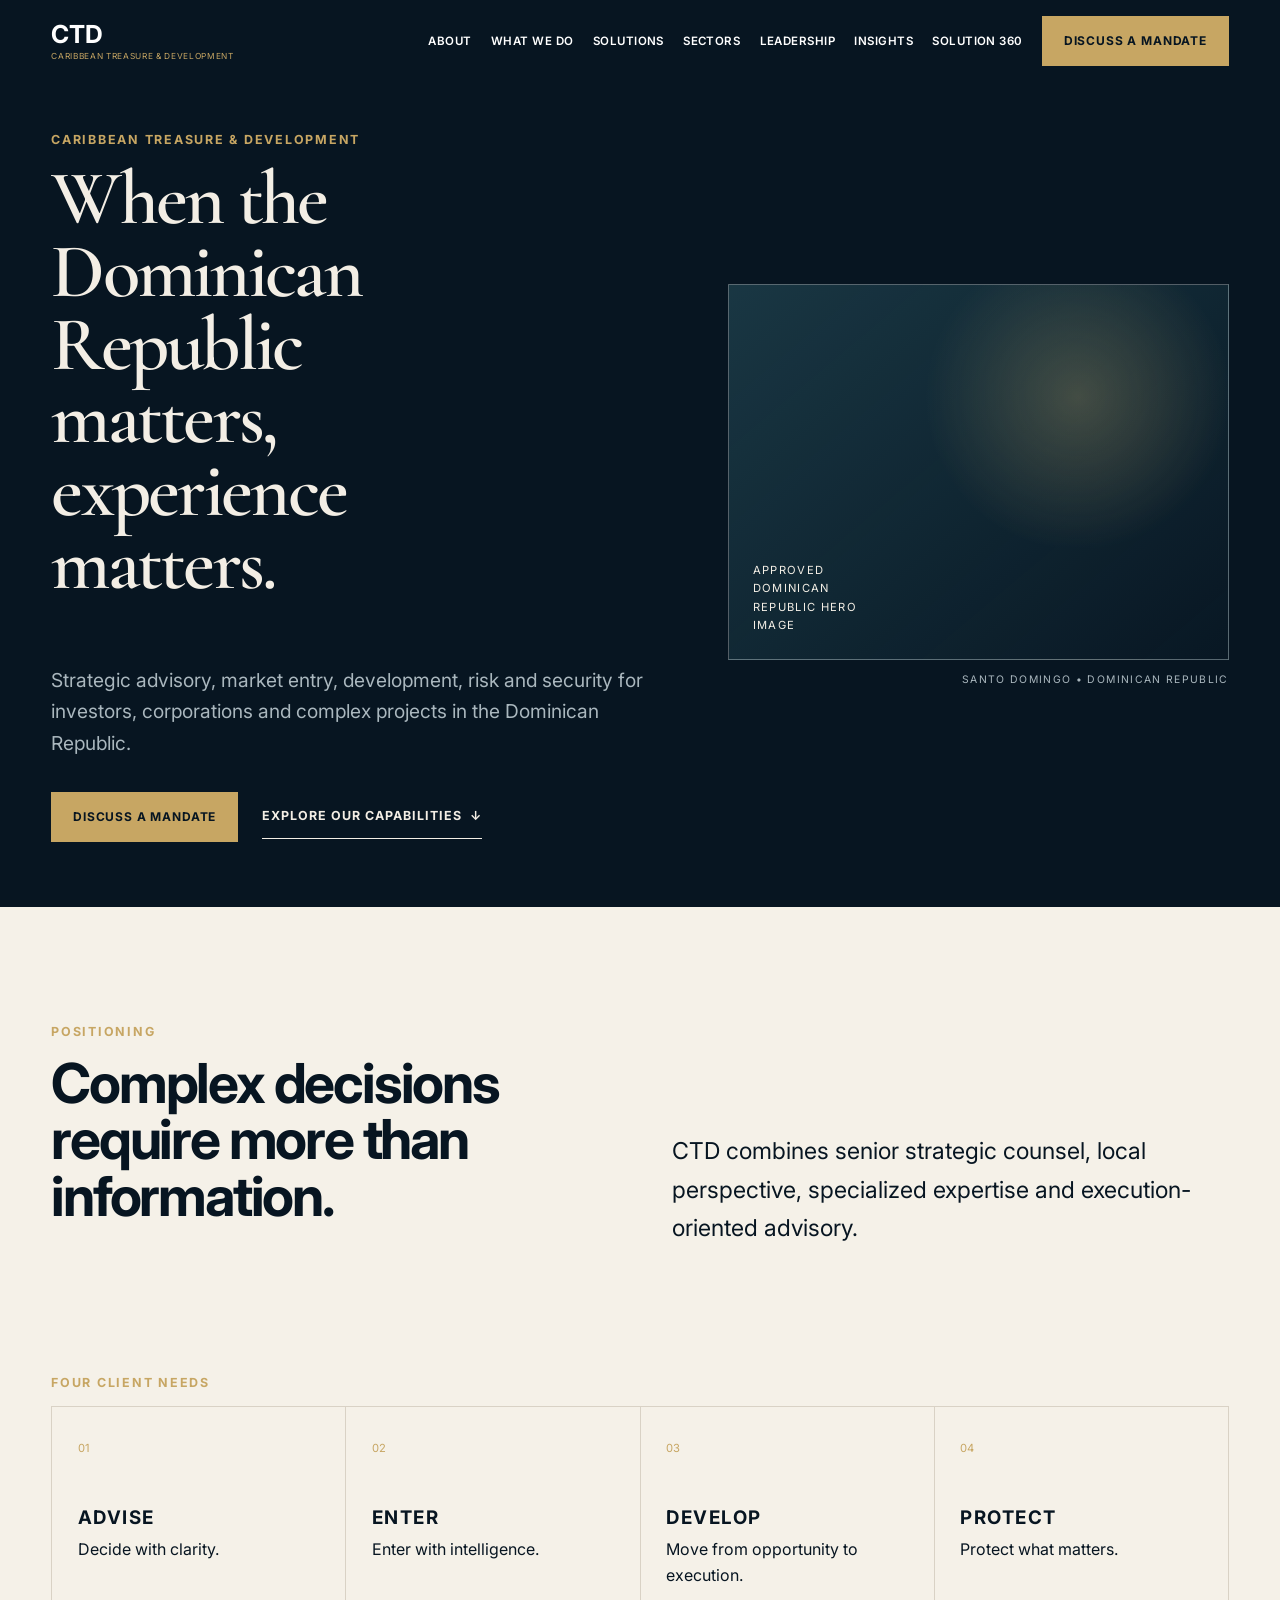
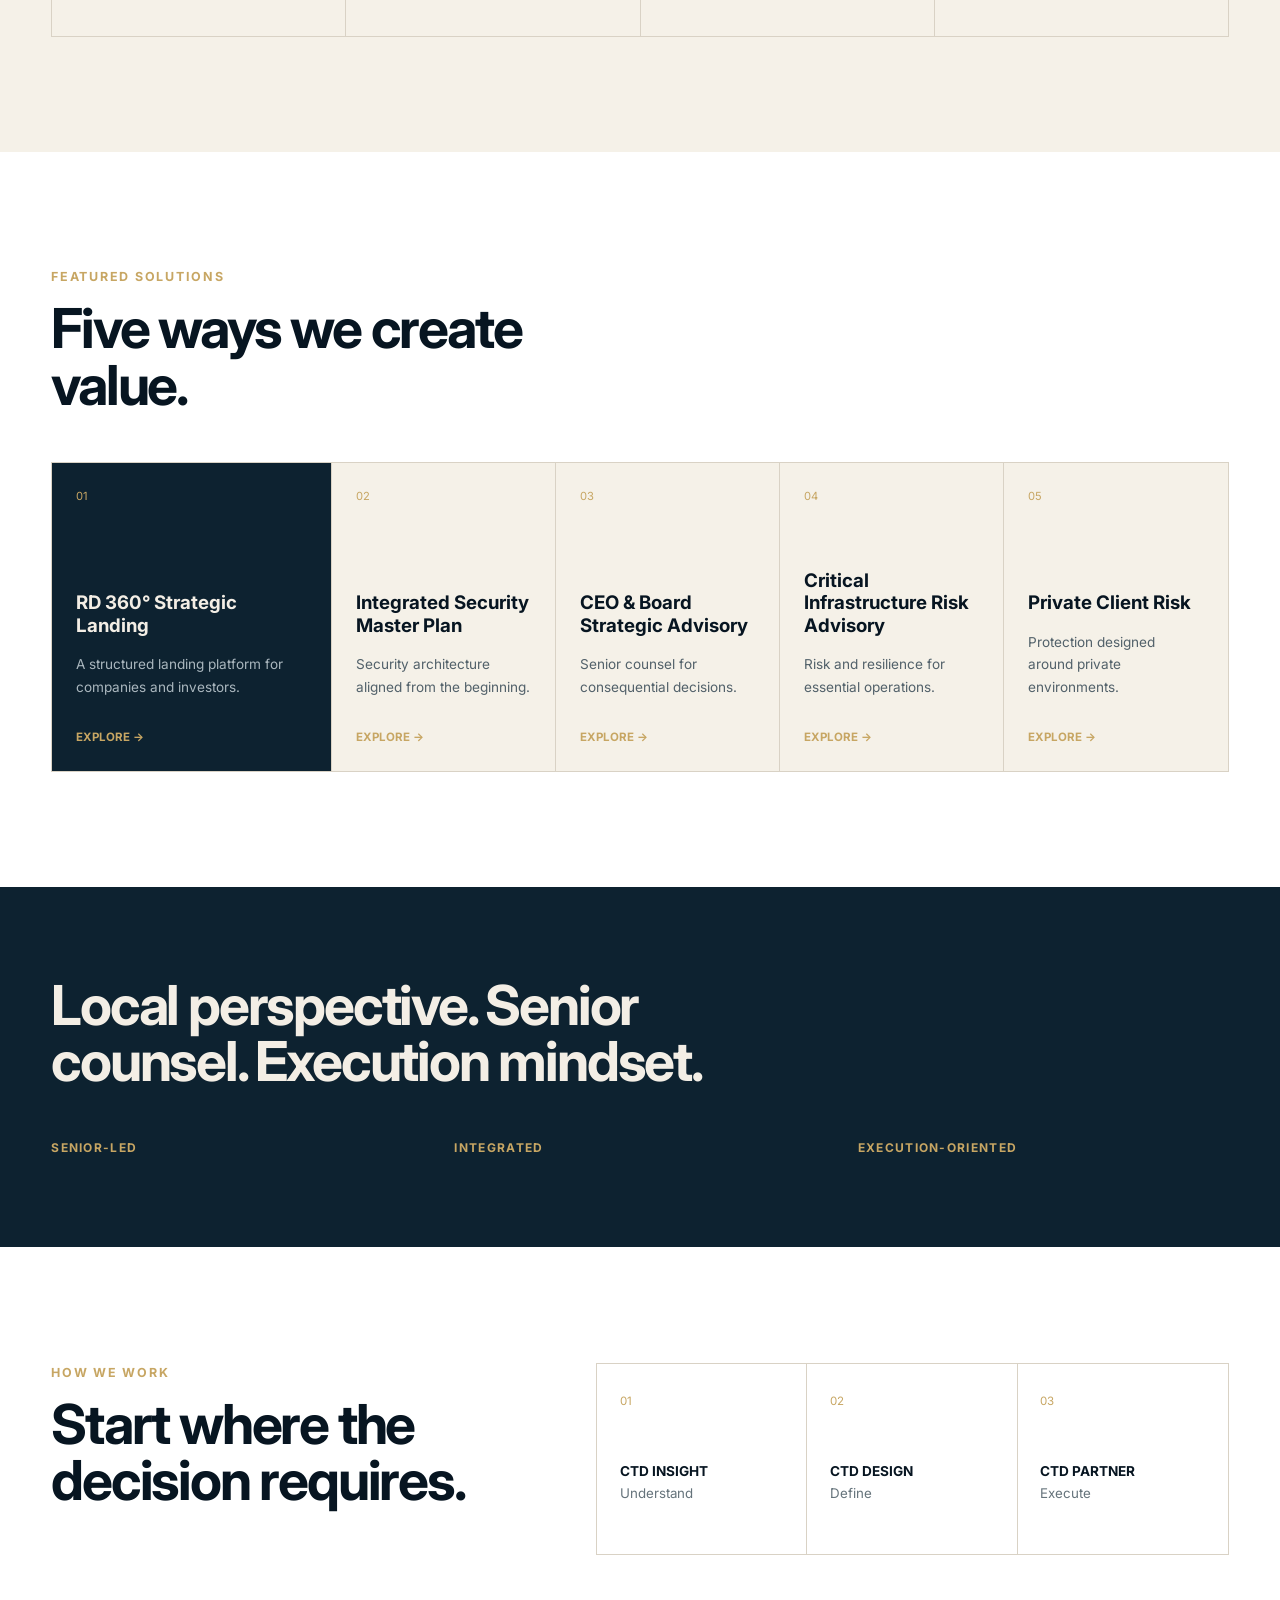
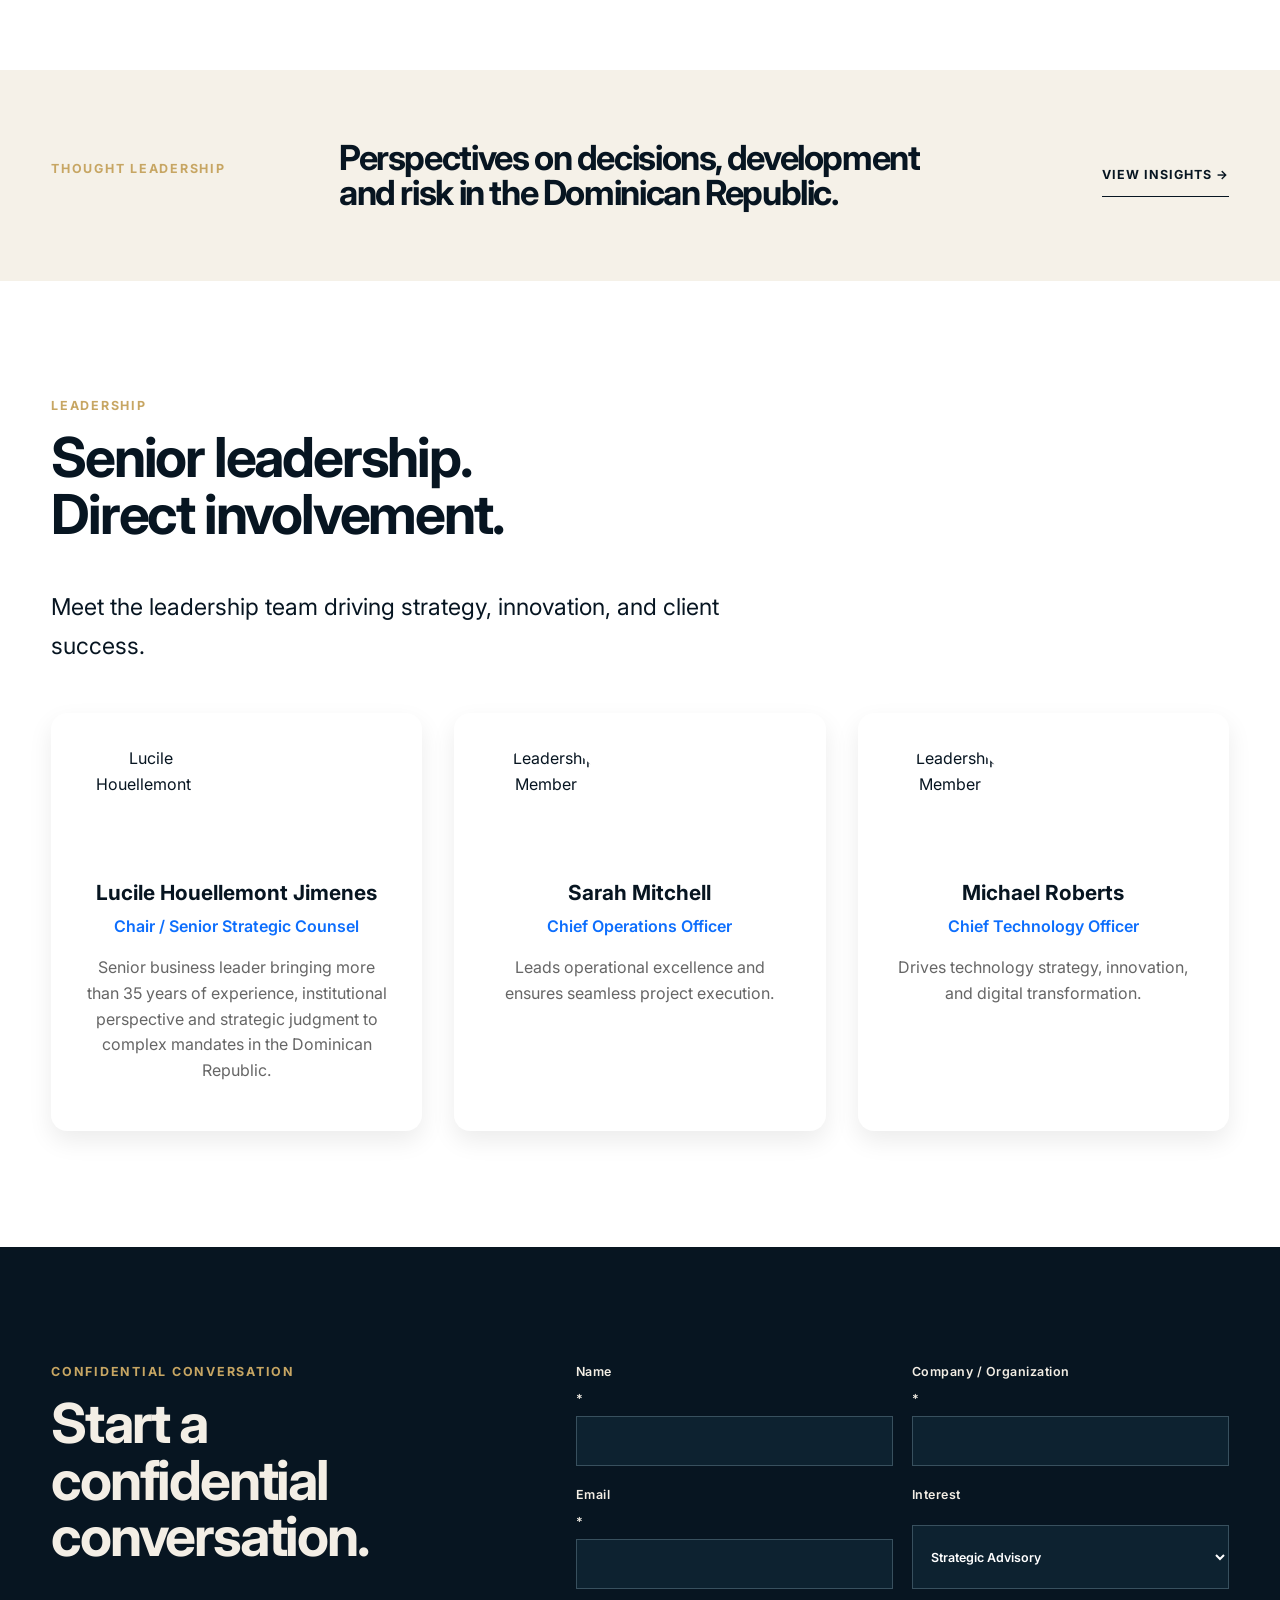
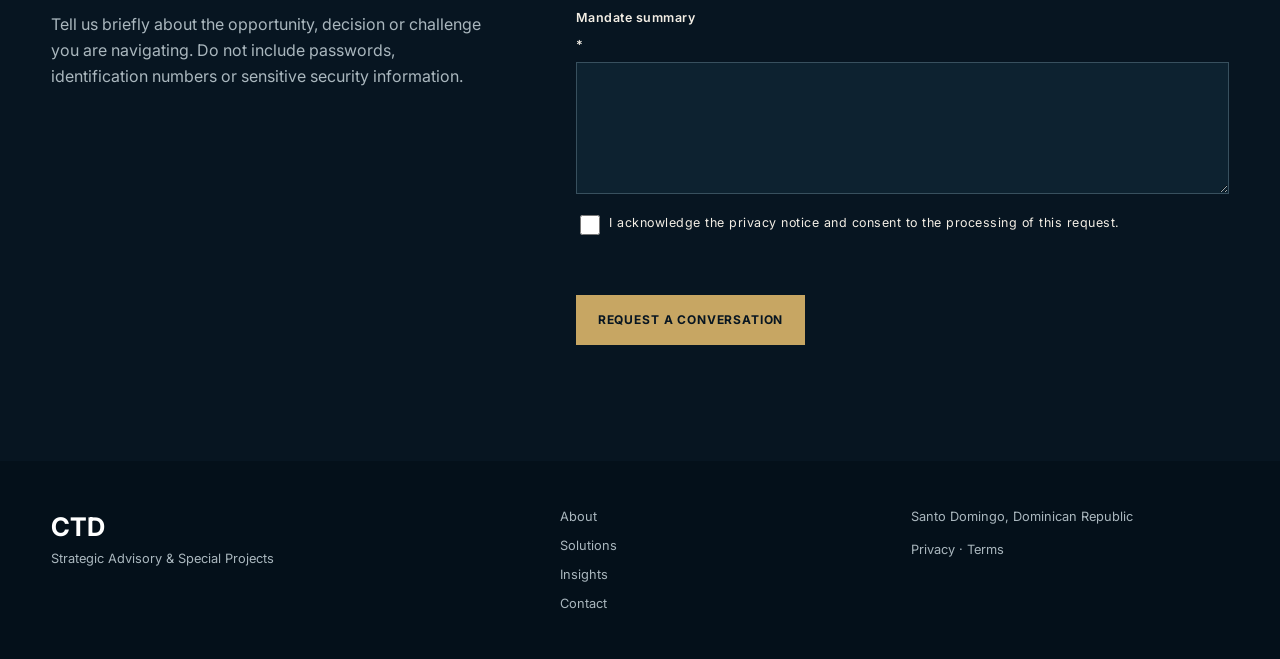
==== commit ea41935f: "LuciL_Biografia_foto" ====
--- a/index.html
+++ b/index.html
@@ -171,7 +171,7 @@
     <div class="leadership-cards">
 
       <div class="leader-card">
-      <!--  <img src="medios/Lucil-Perfil.png" alt="Lucile Houellemont"> -->
+        <img src="medios/Lucil-Perfil.png" alt="Lucile Houellemont">
         <h3>Lucile Houellemont Jimenes</h3>
         <p class="title">Chair / Senior Strategic Counsel </p>
         <p>
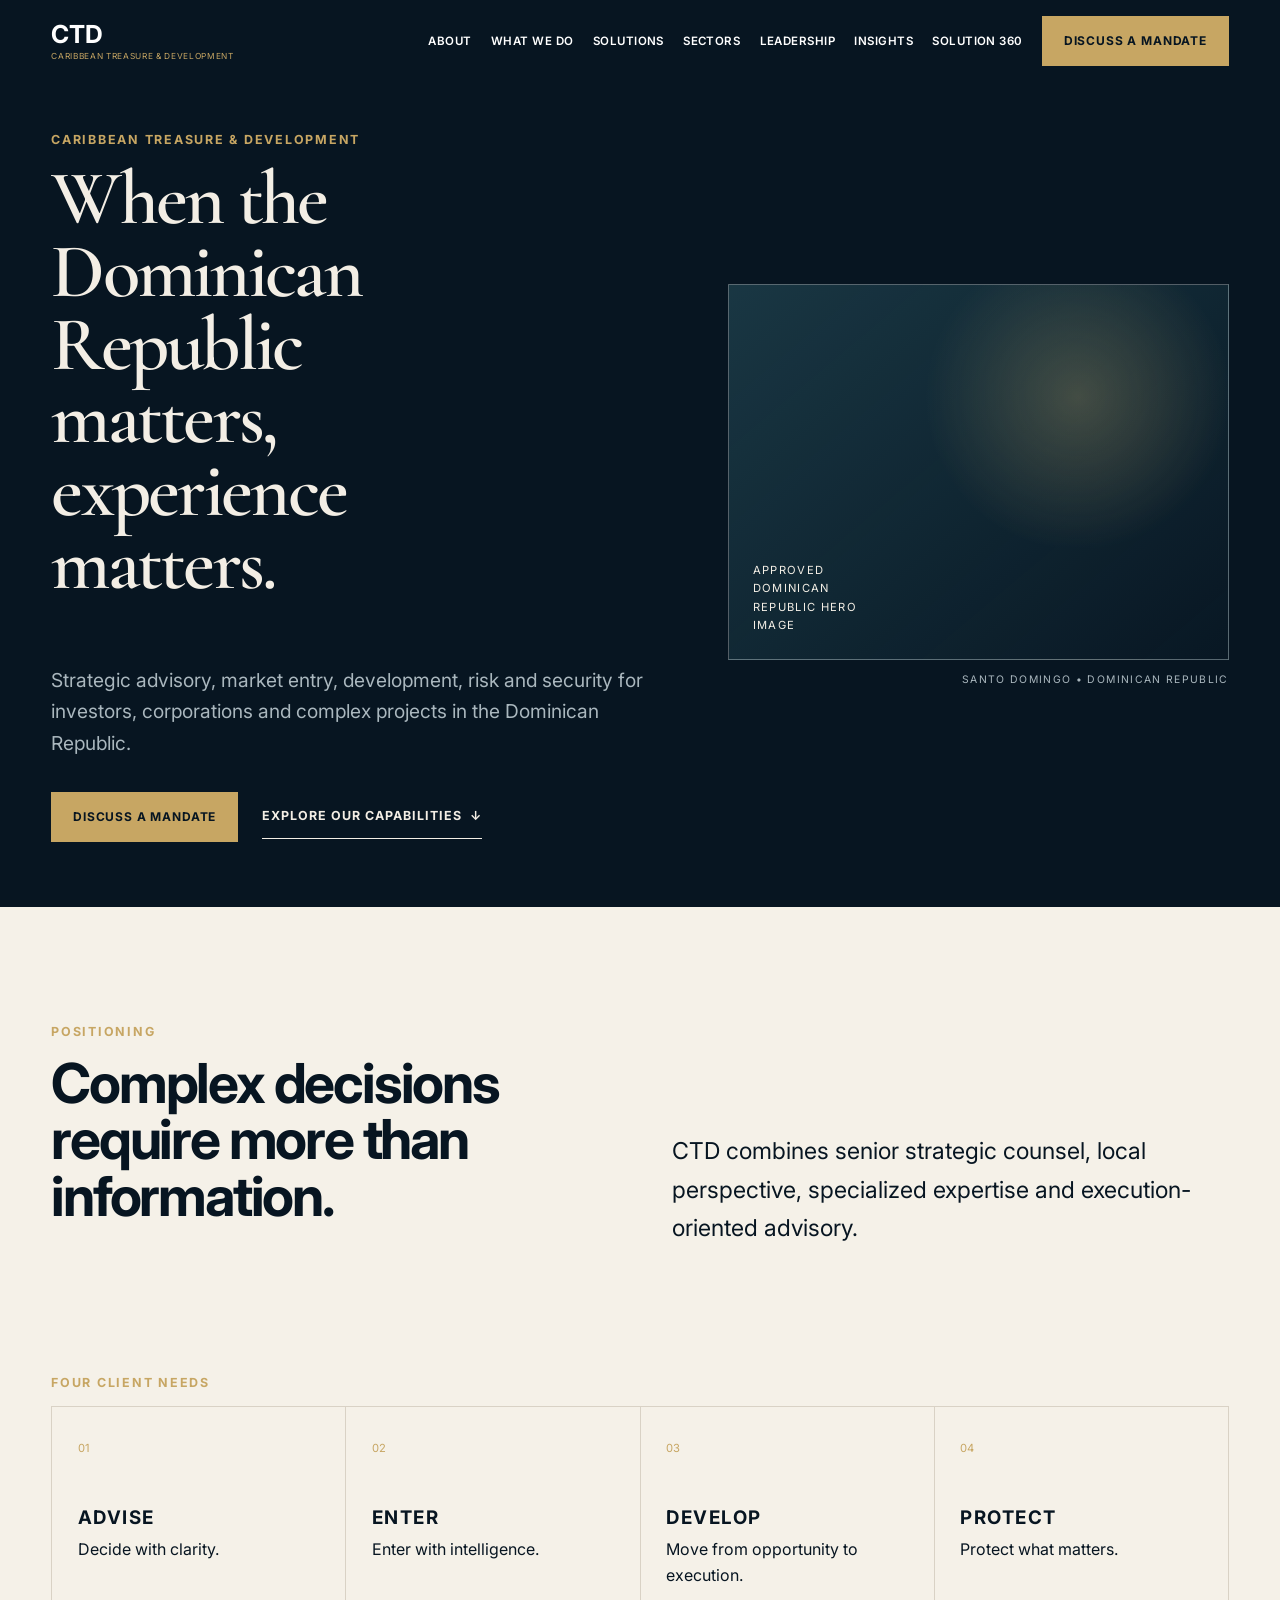
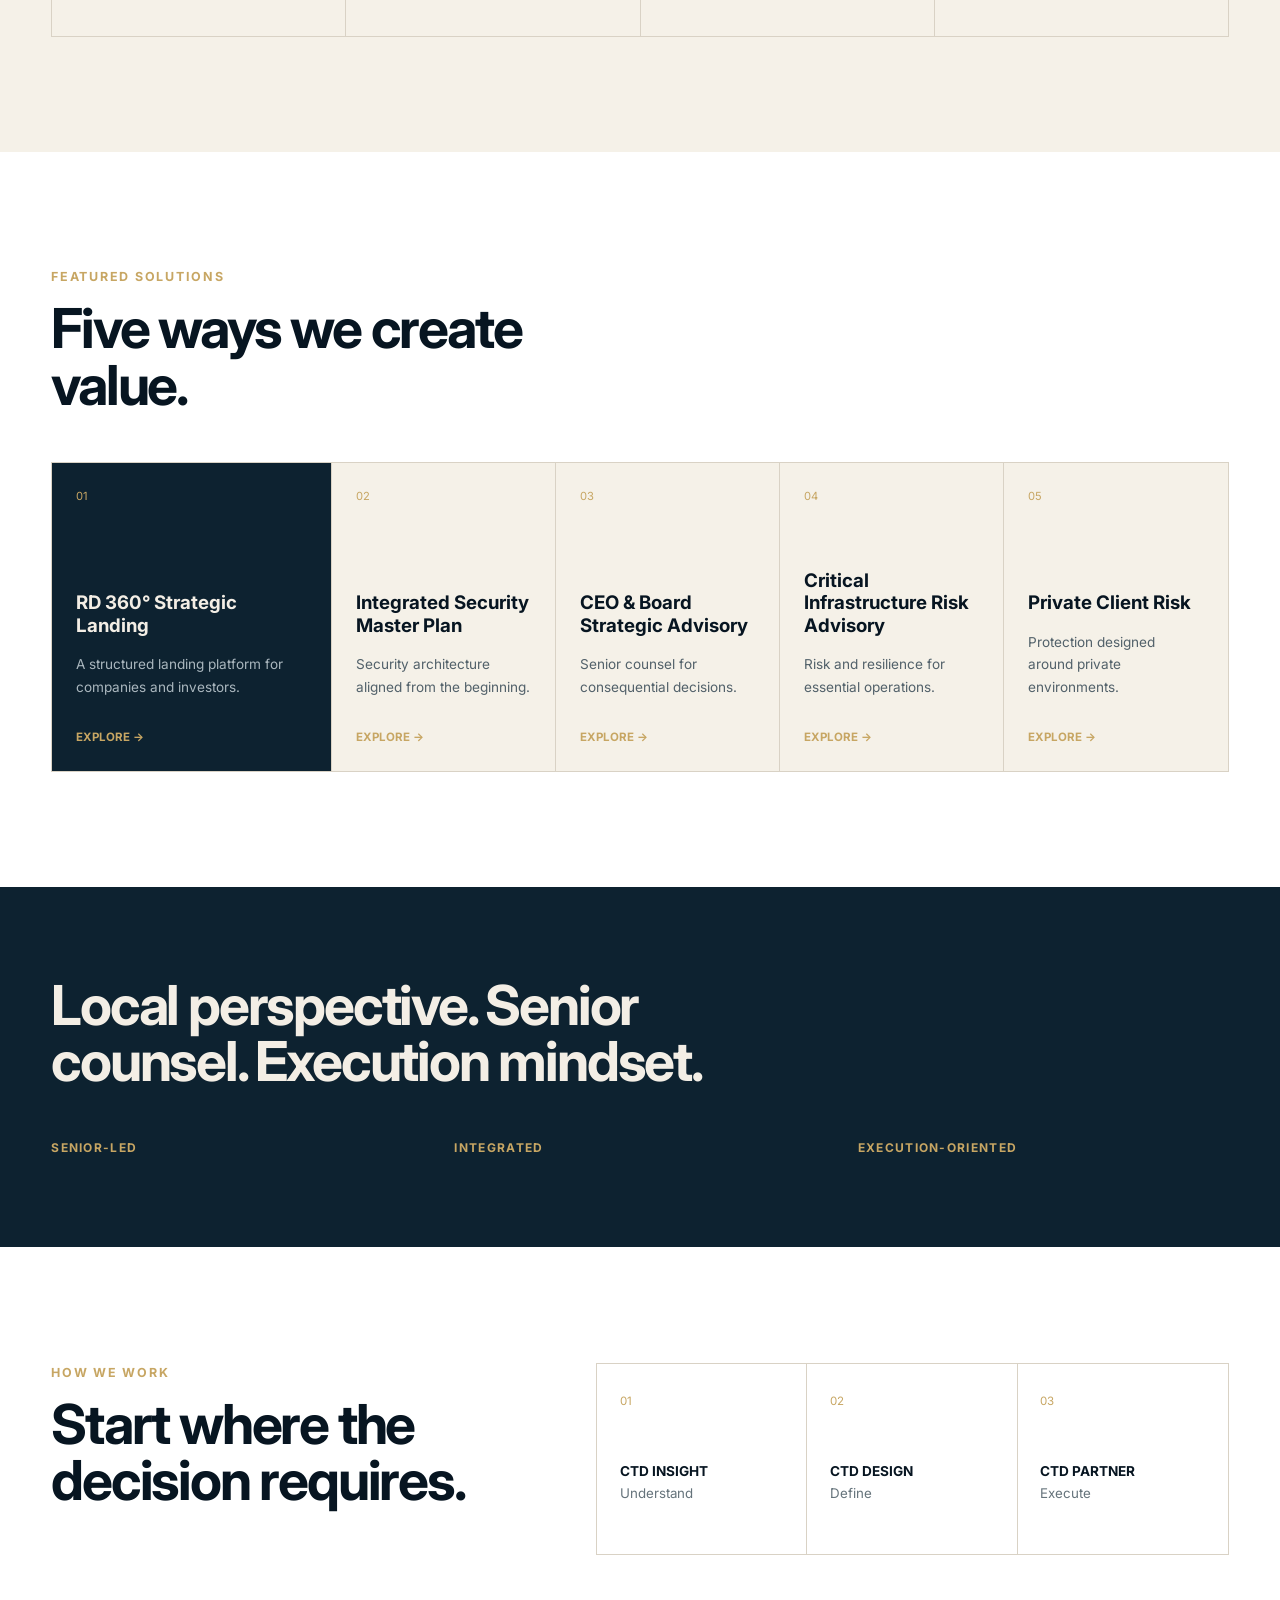
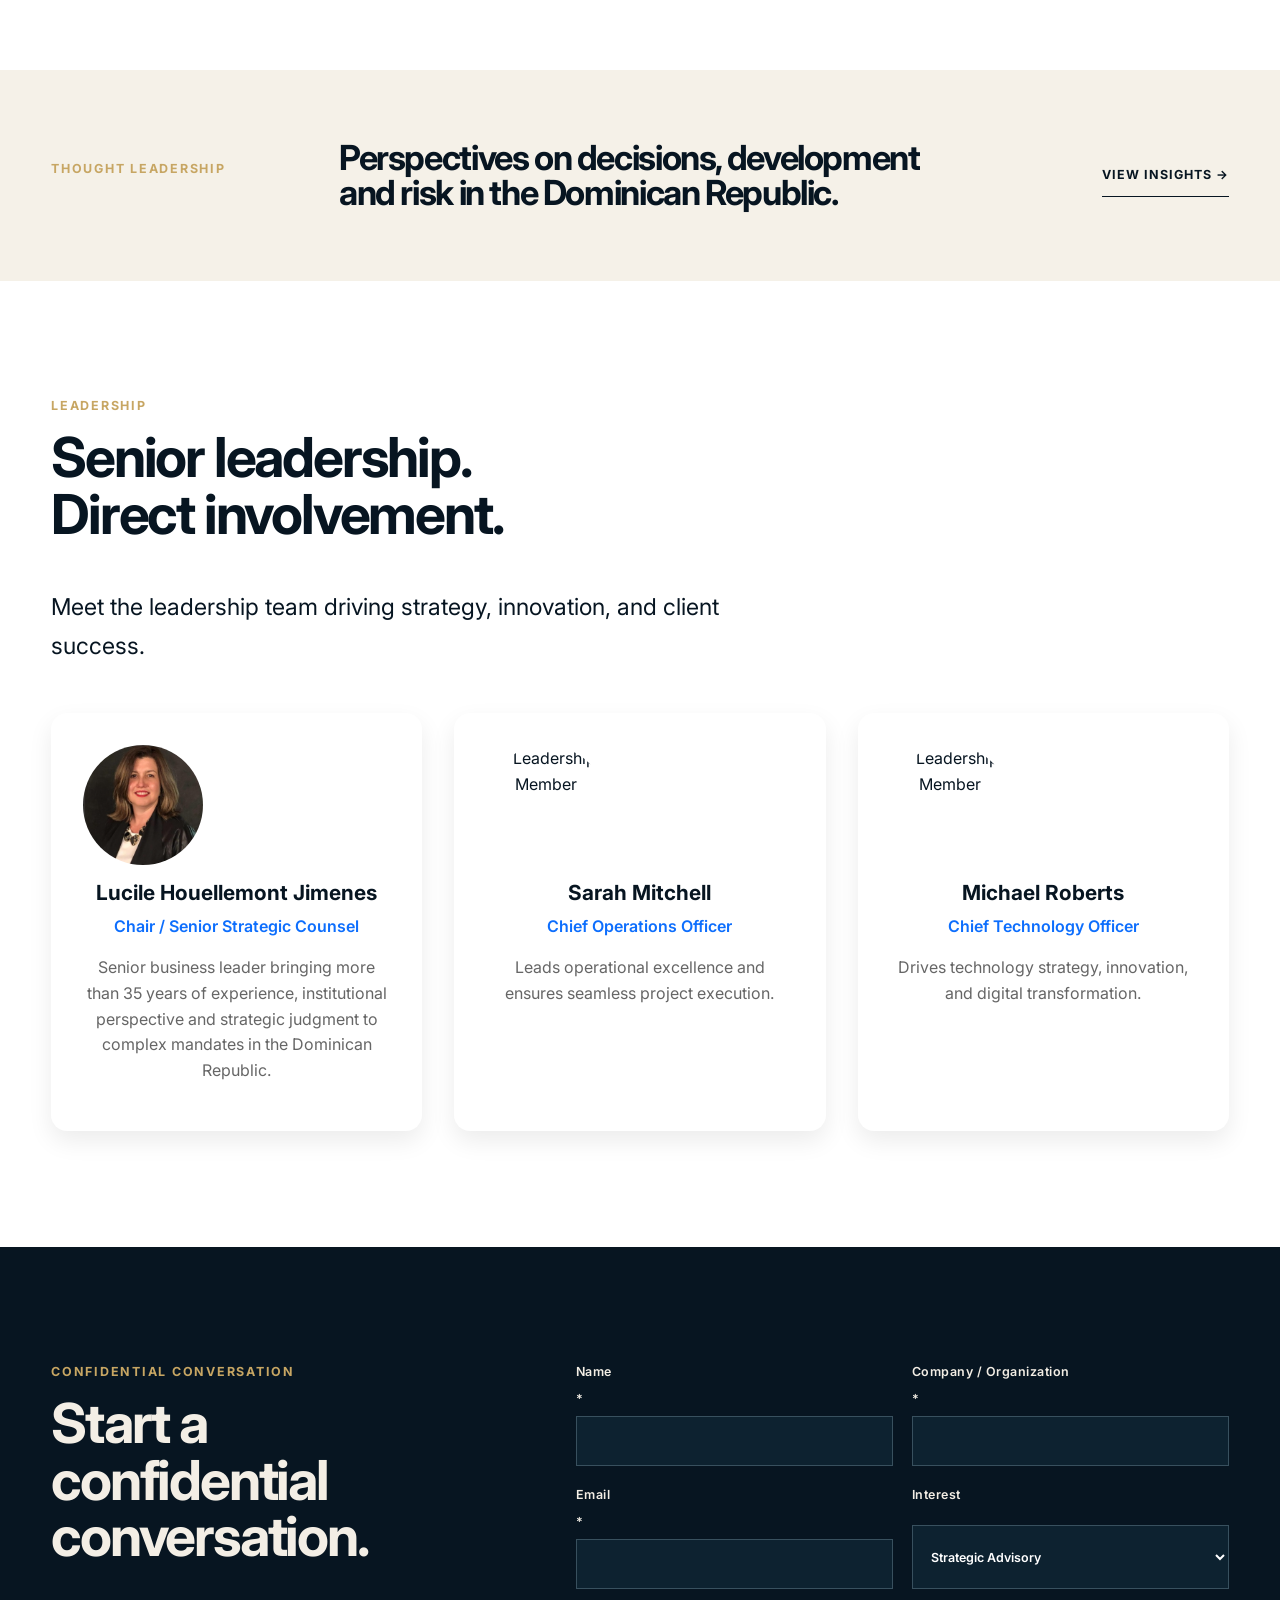
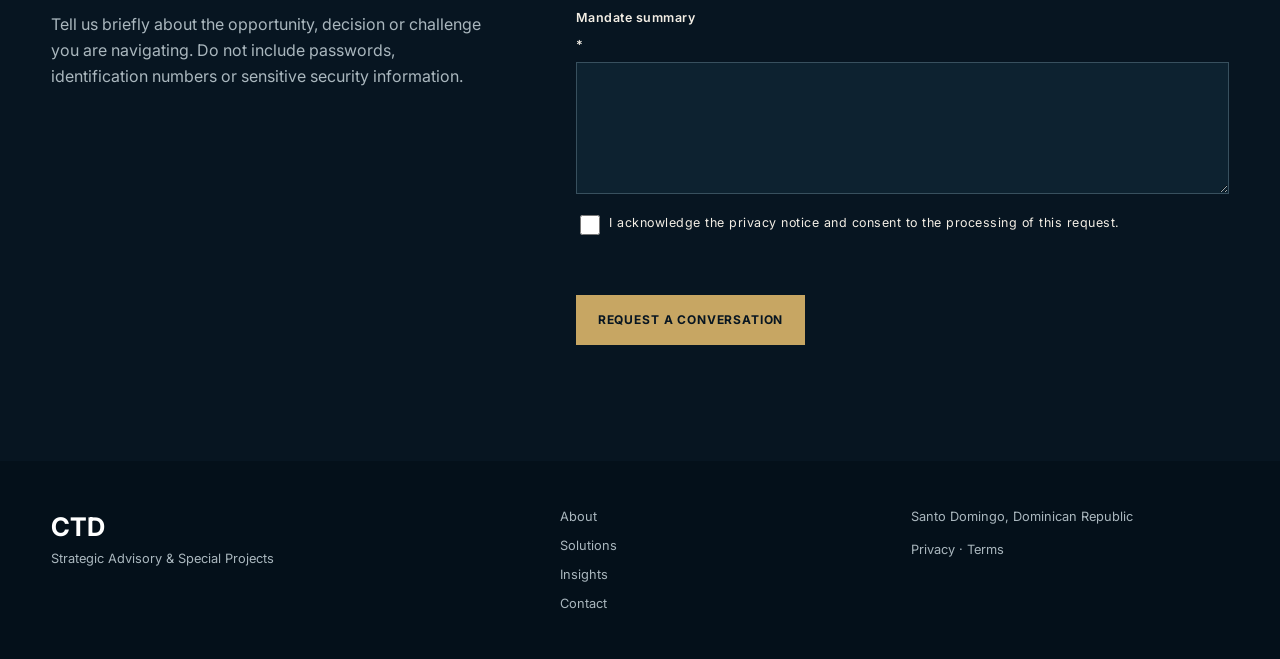
==== commit badcbd07: "LuciL_Biografia_foto1" ====
--- a/index.html
+++ b/index.html
@@ -171,7 +171,7 @@
     <div class="leadership-cards">
 
       <div class="leader-card">
-        <img src="medios/Lucil-Perfil.png" alt="Lucile Houellemont">
+        <img src="medios/Lucil_Perfil.png" alt="Lucile Houellemont">
         <h3>Lucile Houellemont Jimenes</h3>
         <p class="title">Chair / Senior Strategic Counsel </p>
         <p>
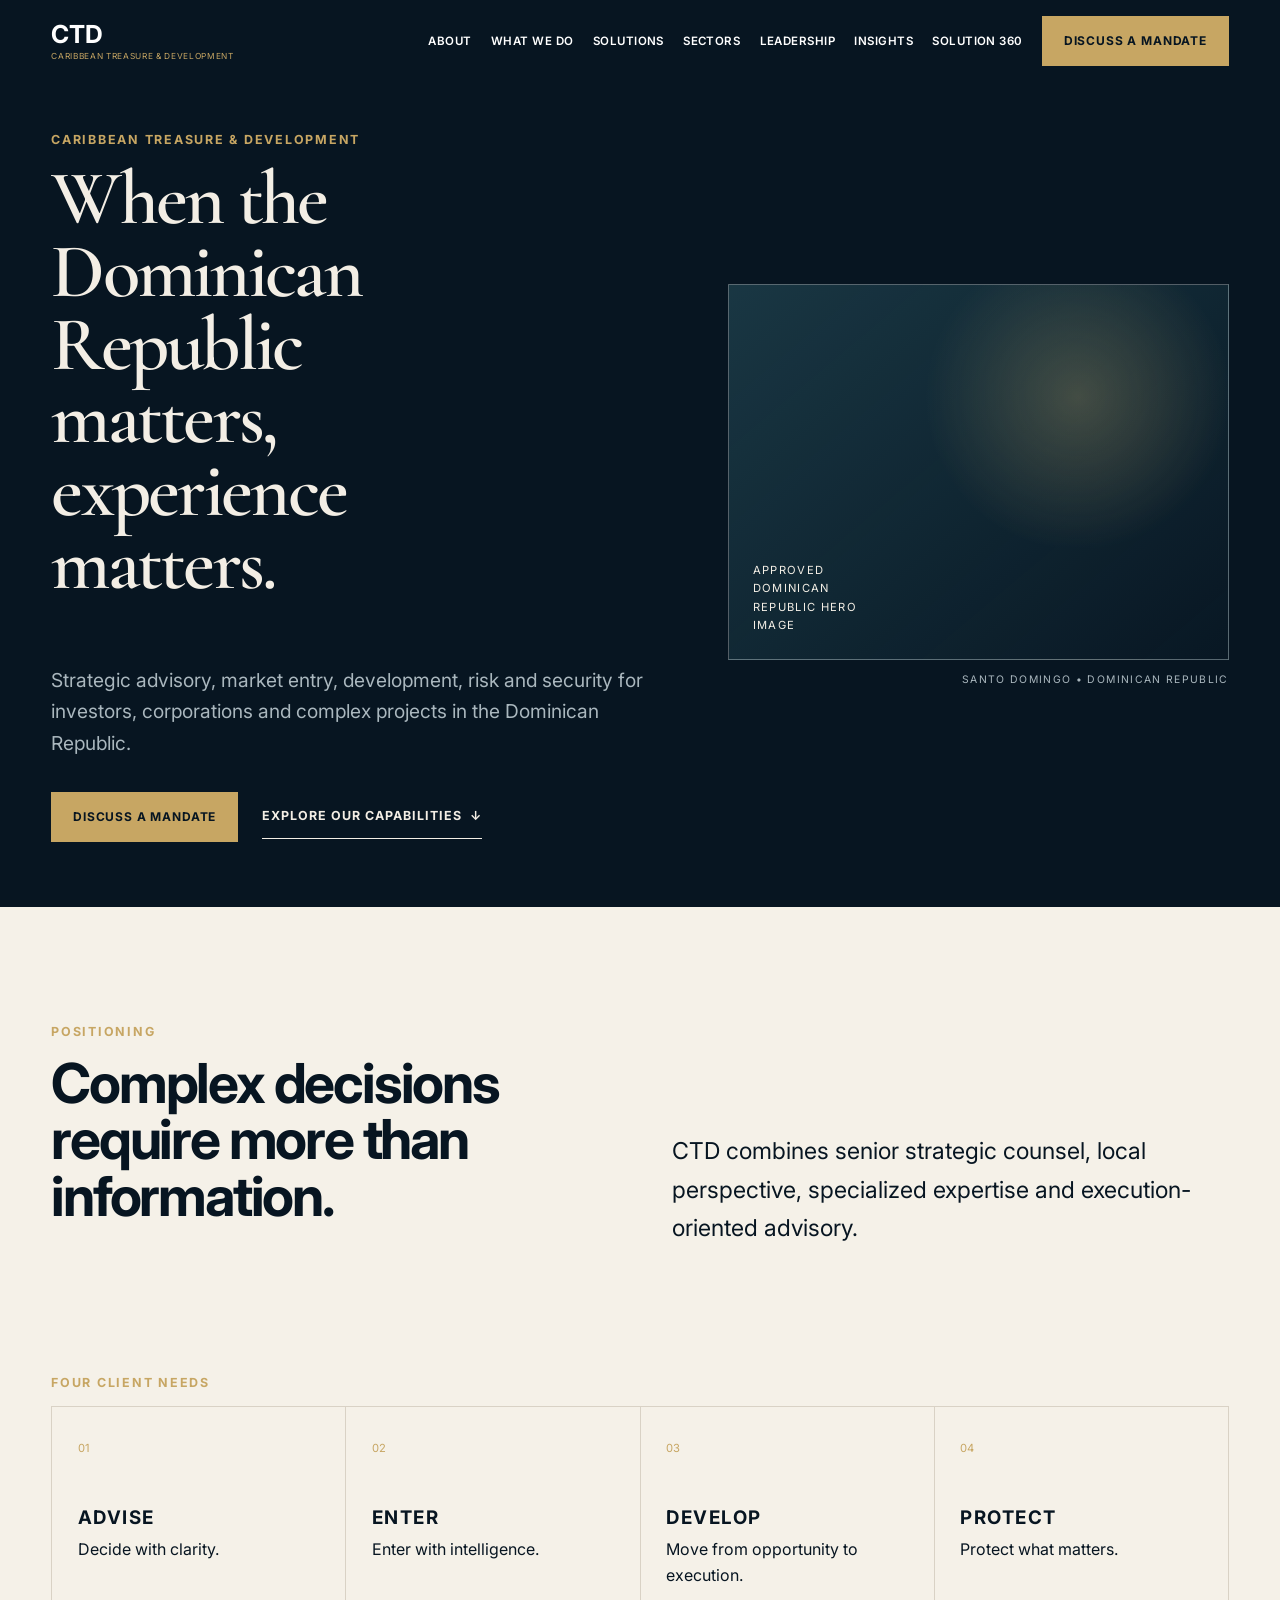
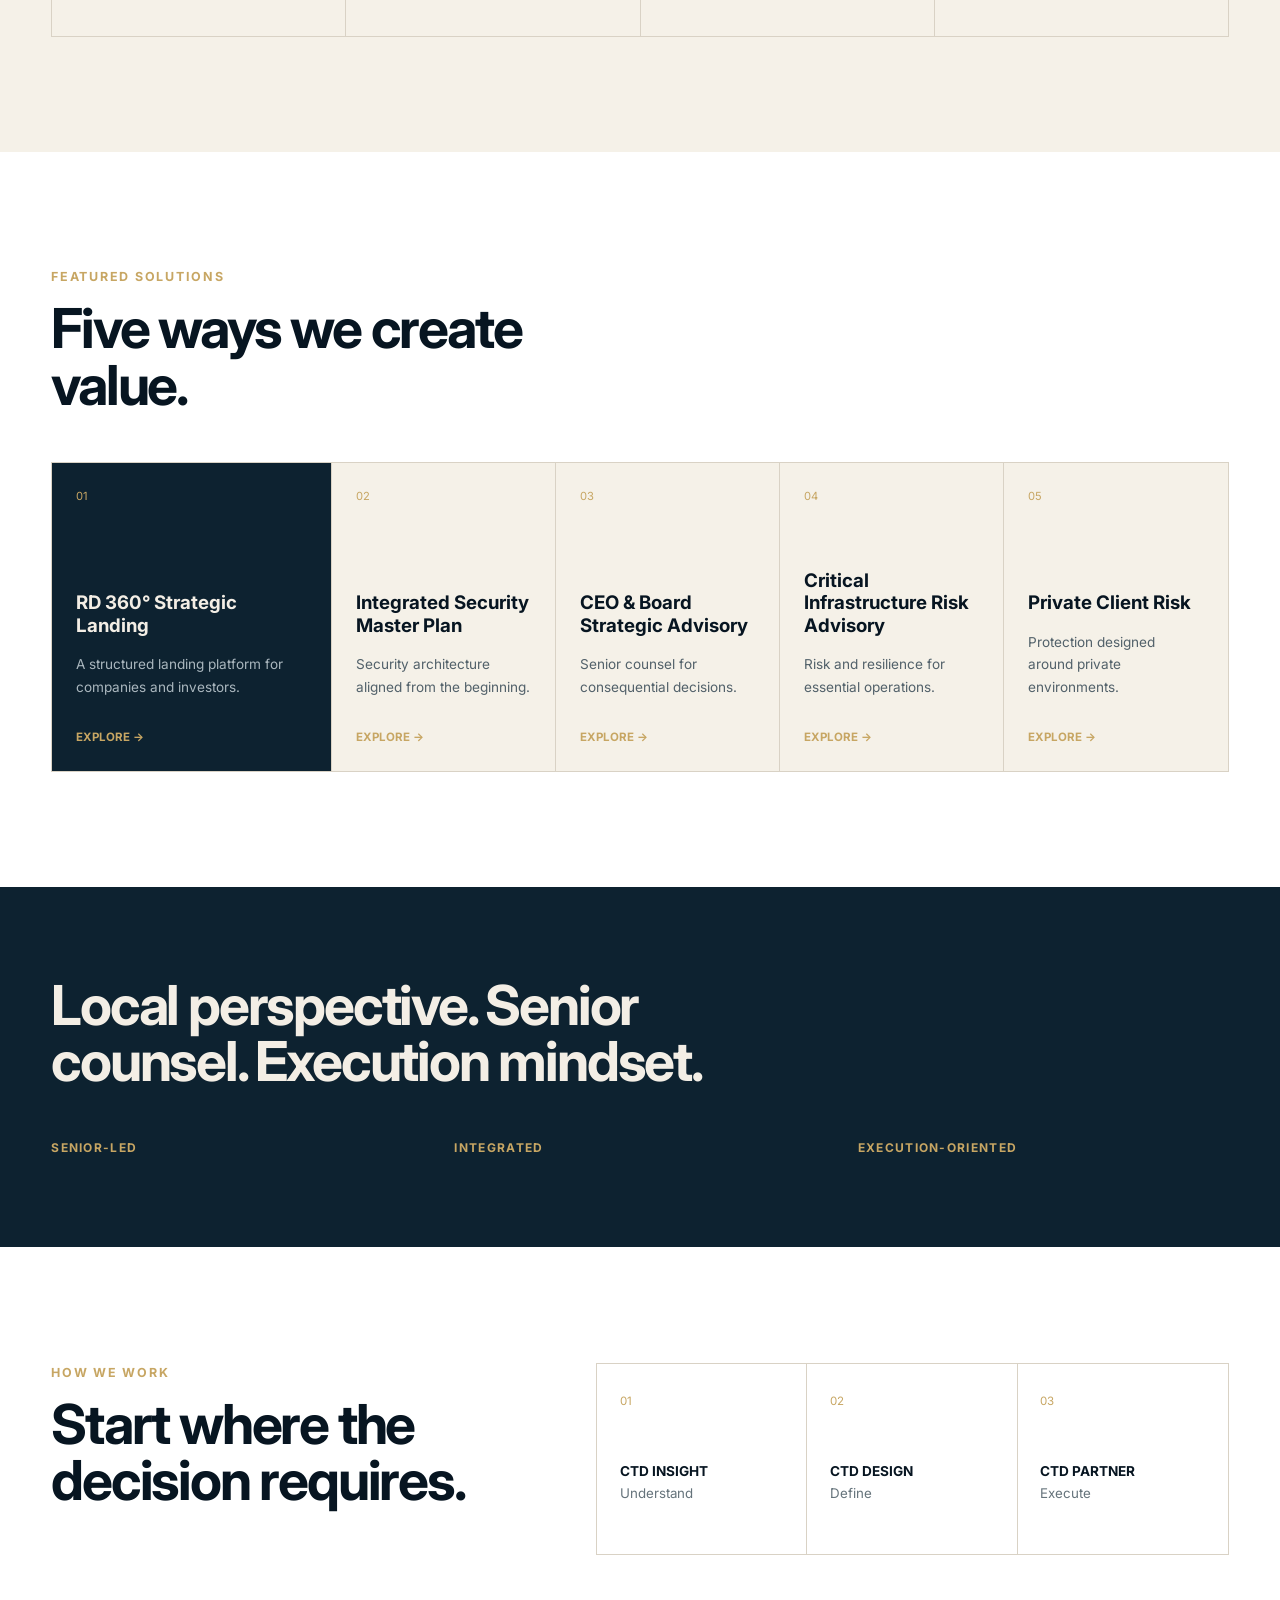
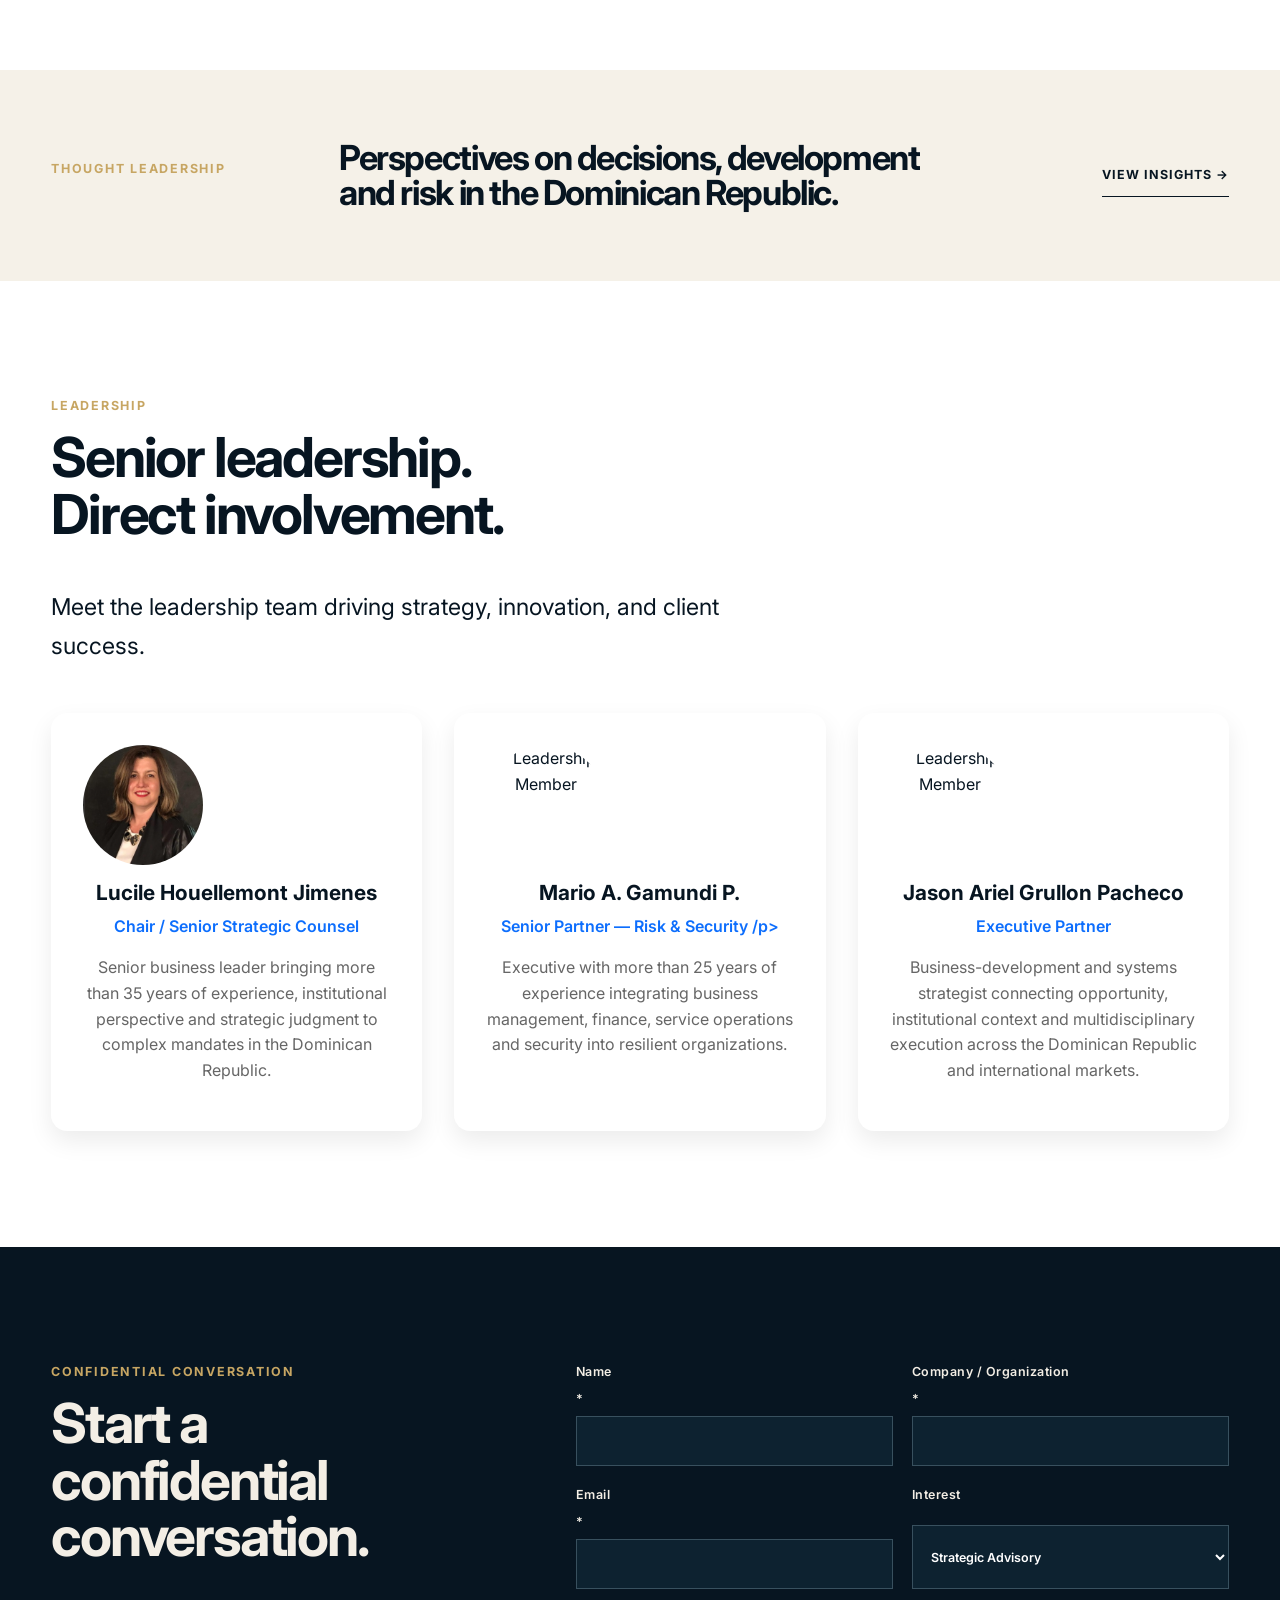
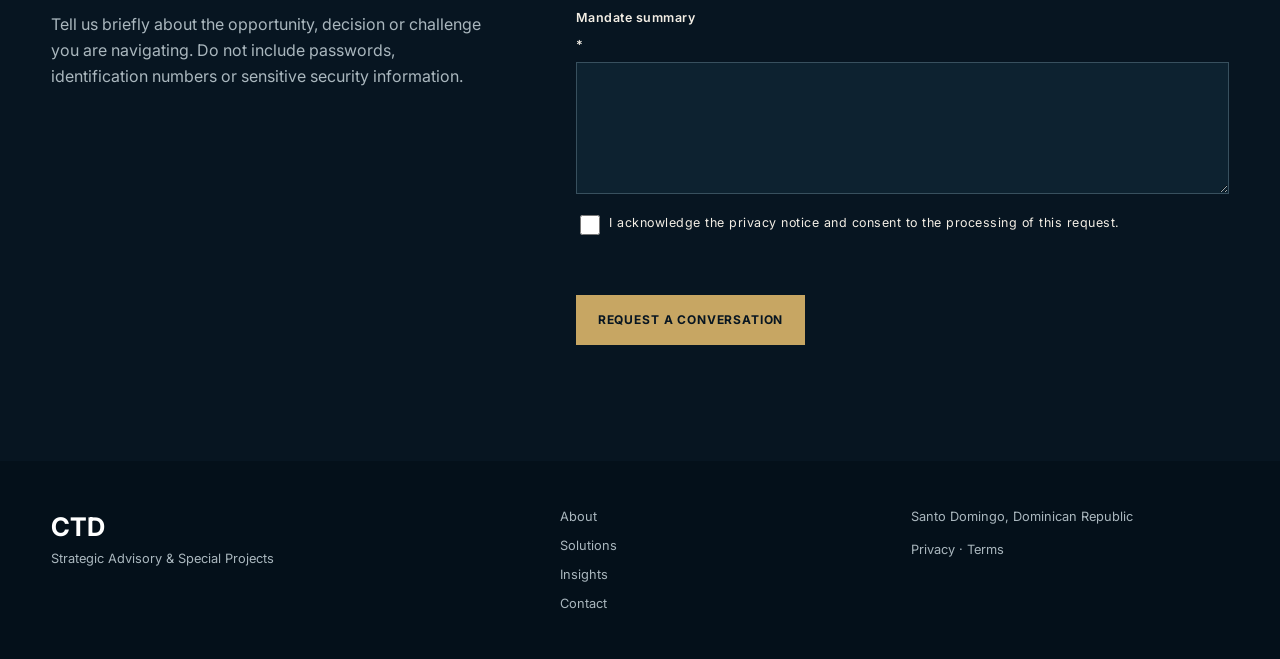
==== commit 6f8abfad: "Mario)jeisonPerfil" ====
--- a/index.html
+++ b/index.html
@@ -182,19 +182,21 @@
 
       <div class="leader-card">
         <img src="images/leader2.jpg" alt="Leadership Member">
-        <h3>Sarah Mitchell</h3>
-        <p class="title">Chief Operations Officer</p>
-        <p>
-          Leads operational excellence and ensures seamless project execution.
+        <h3>Mario A. Gamundi P.</h3>
+        <p class="title">Senior Partner — Risk & Security /p>
+        <p>
+          Executive with more than 25 years of experience integrating business management, finance, 
+          service operations and security into resilient organizations. 
         </p>
       </div>
 
       <div class="leader-card">
         <img src="images/leader3.jpg" alt="Leadership Member">
-        <h3>Michael Roberts</h3>
-        <p class="title">Chief Technology Officer</p>
-        <p>
-          Drives technology strategy, innovation, and digital transformation.
+        <h3>Jason Ariel Grullon Pacheco</h3>
+        <p class="title">Executive Partner </p>
+        <p>
+          Business-development and systems strategist connecting opportunity, institutional context and multidisciplinary 
+          execution across the Dominican Republic and international markets.
         </p>
       </div>
 
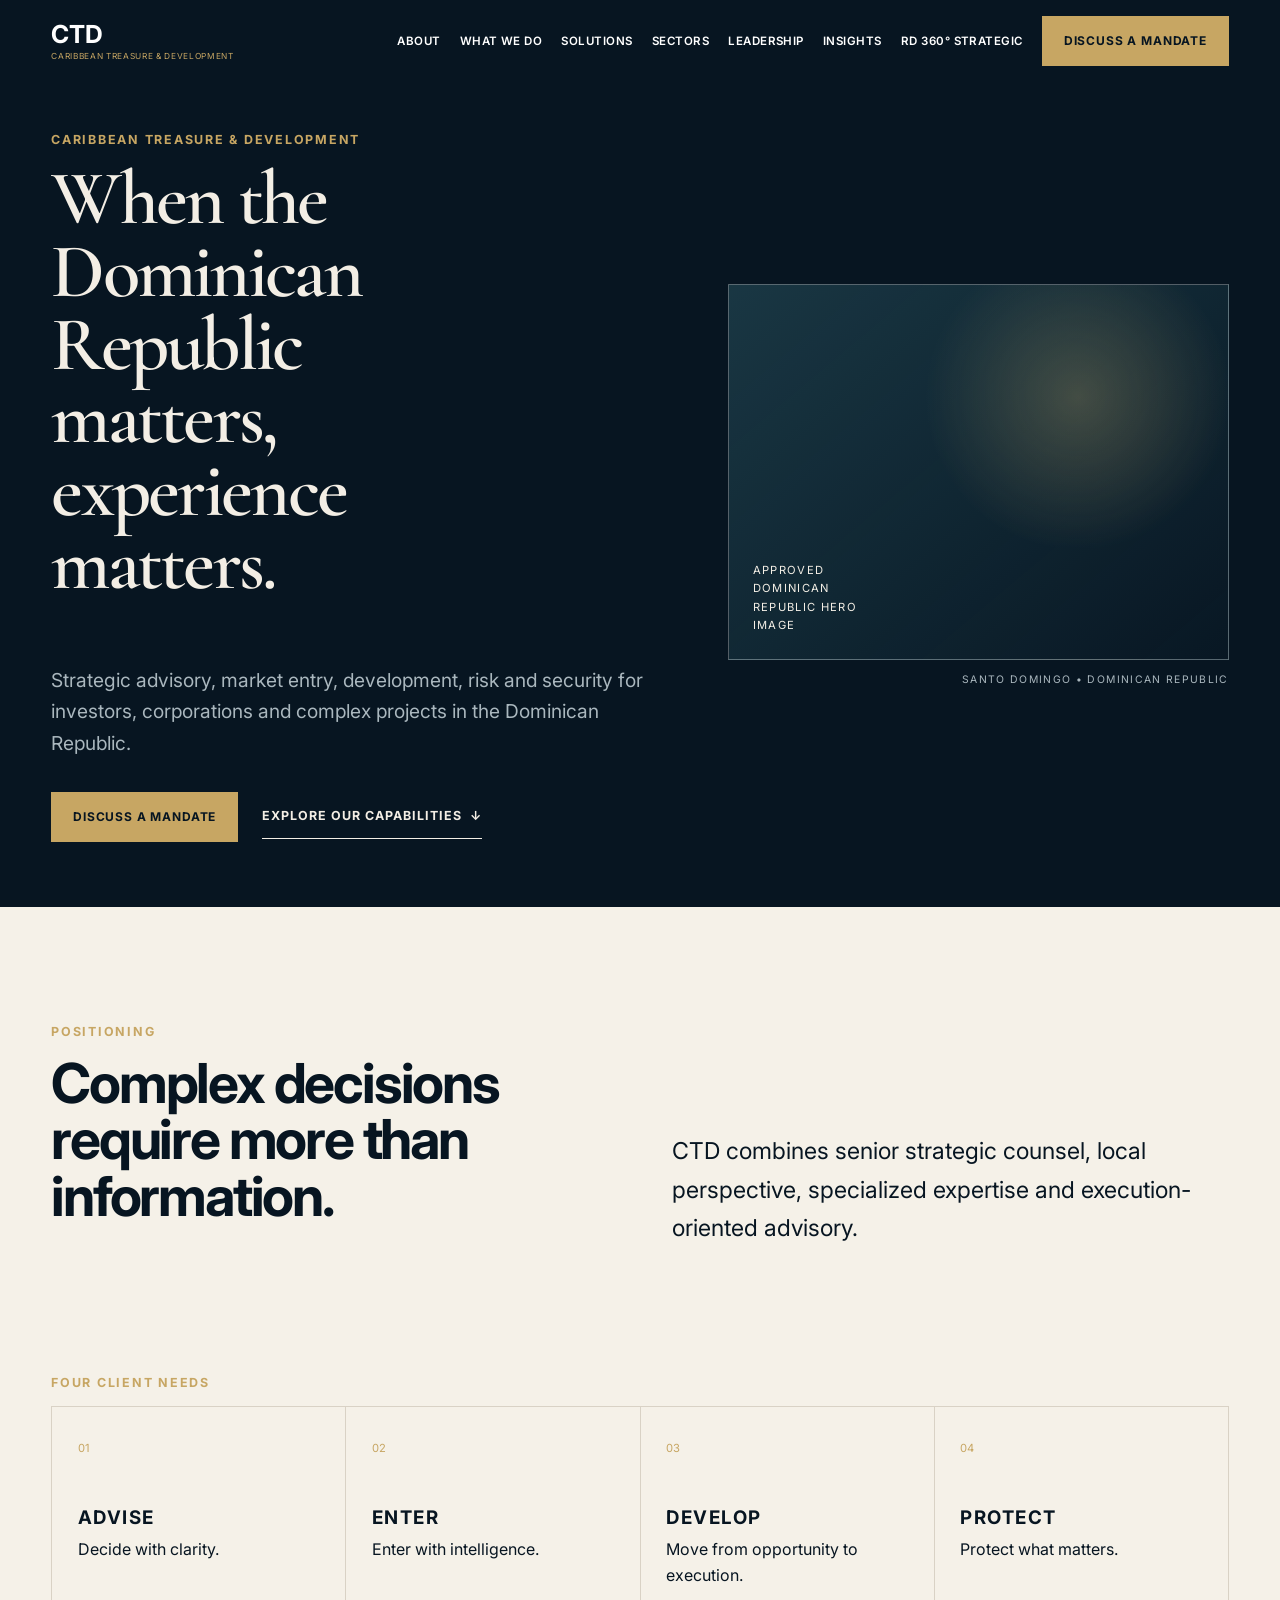
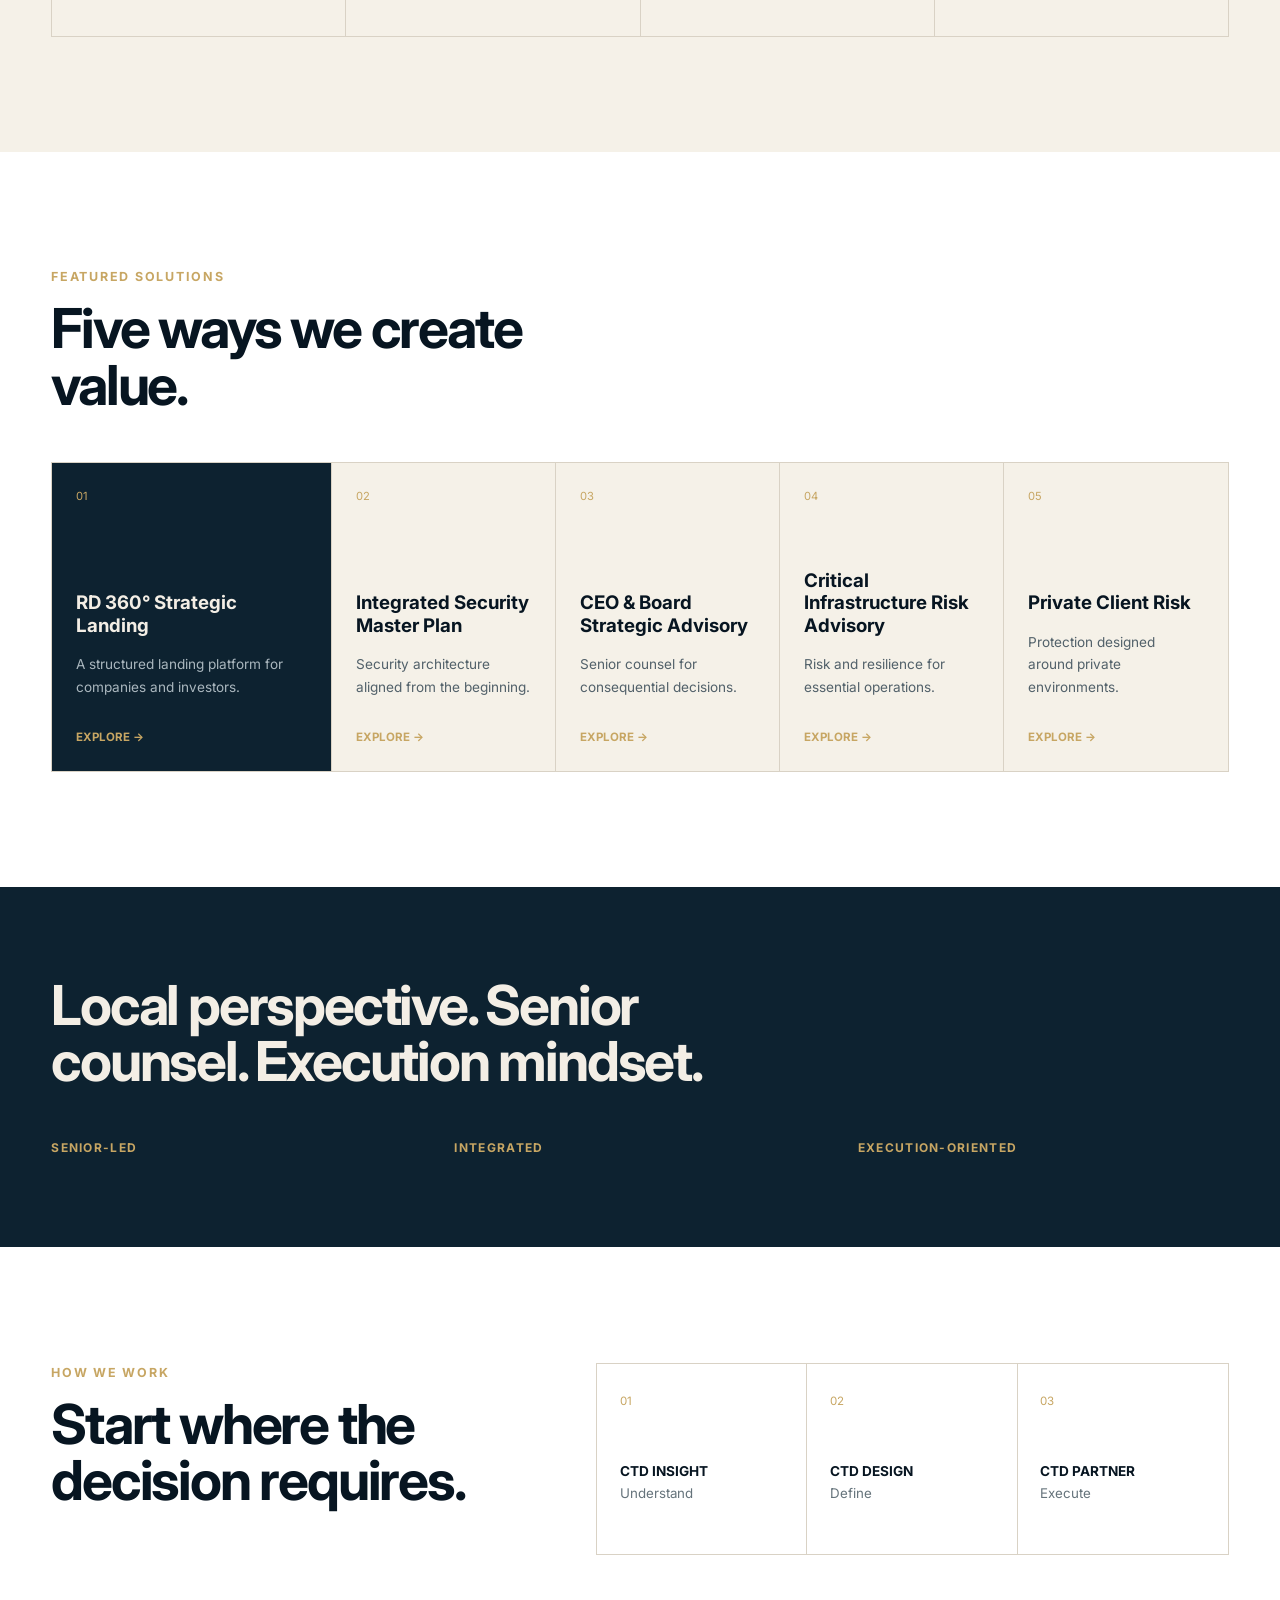
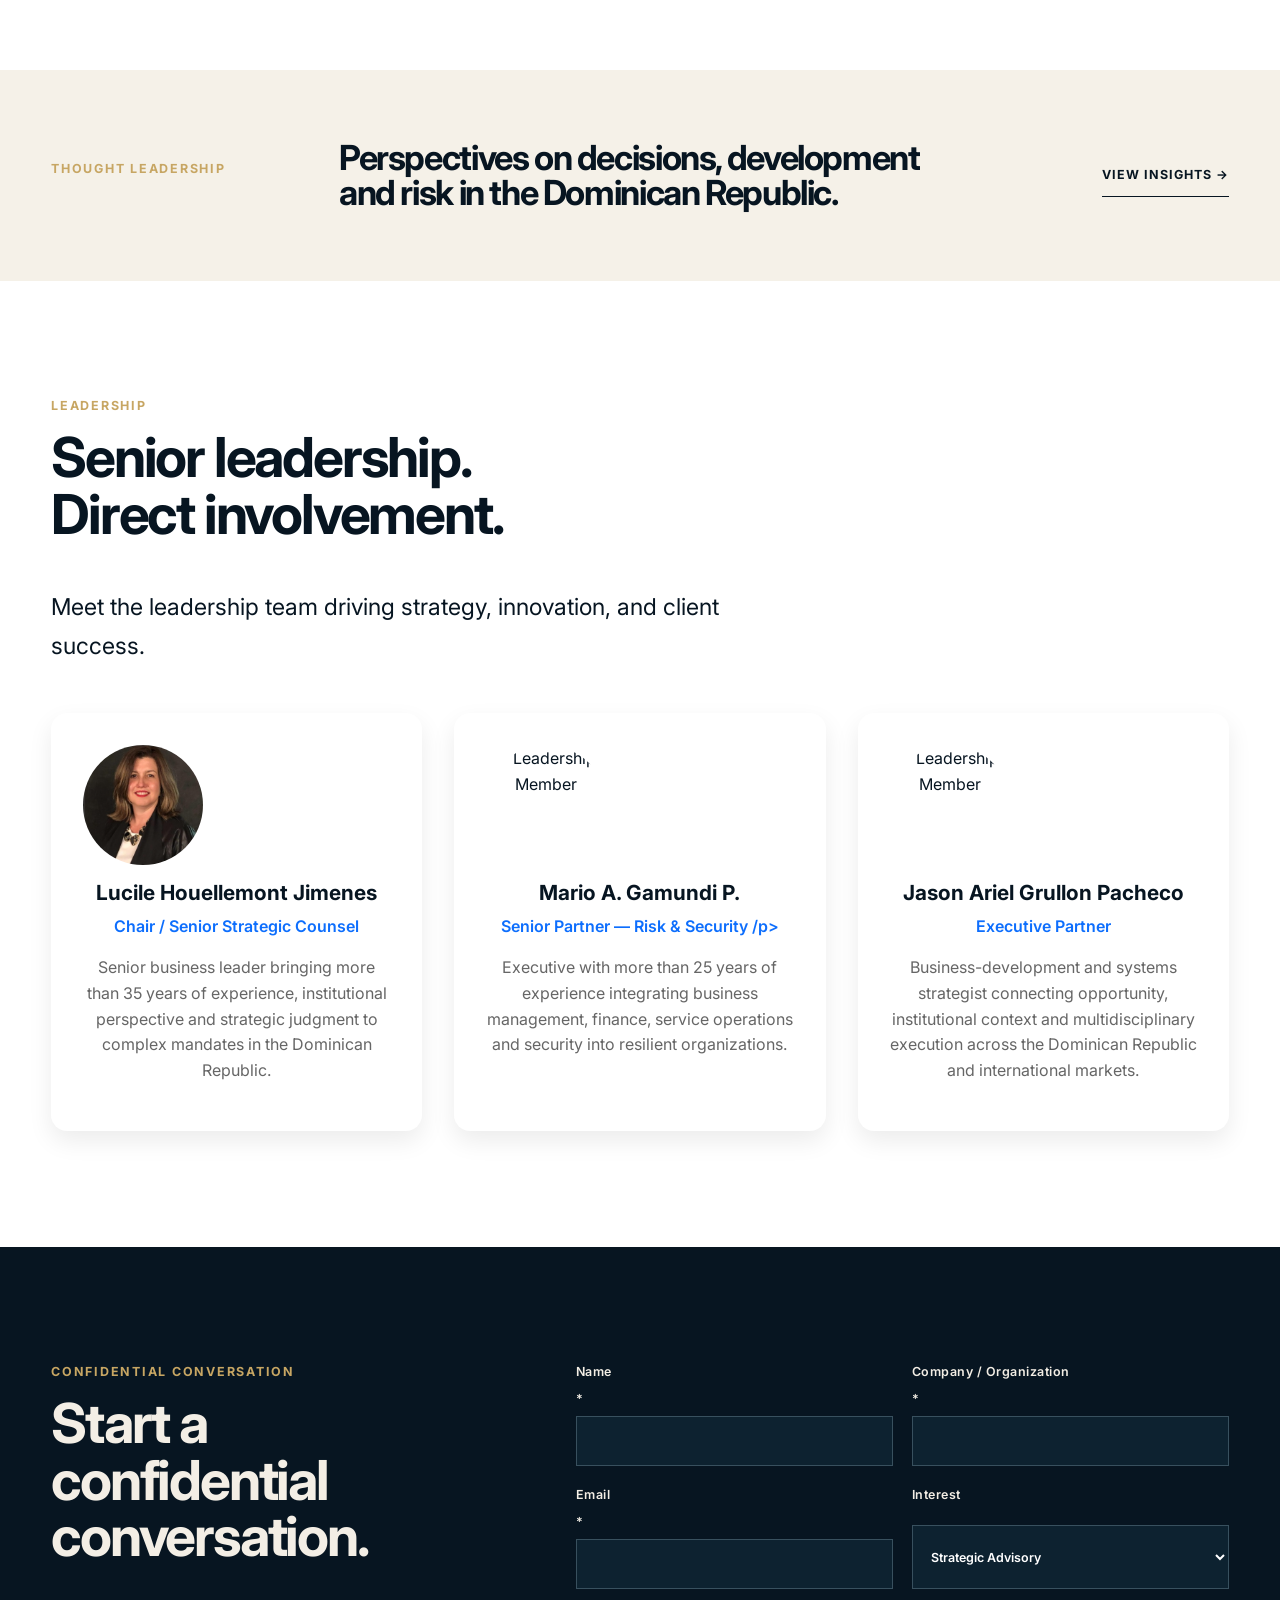
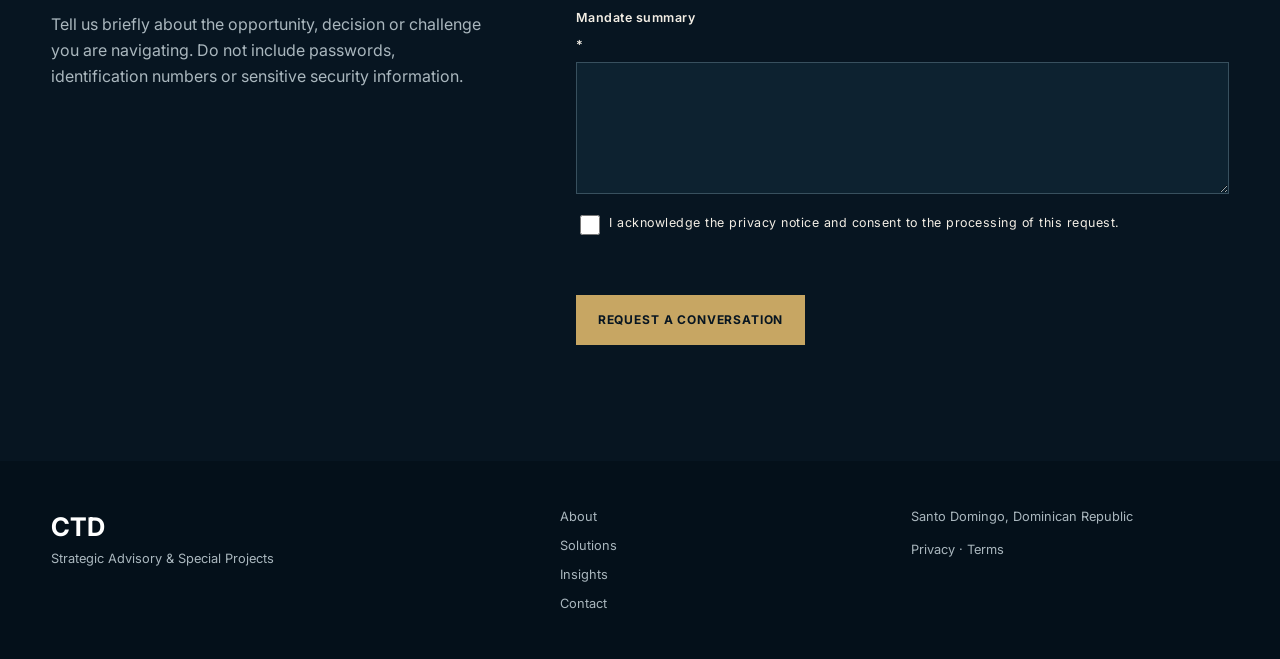
==== commit 315bd02d: "Mario)jeisonPerfil" ====
--- a/index.html
+++ b/index.html
@@ -32,7 +32,7 @@
         <a href="#sectors">Sectors</a>
         <a href="#leadership">Leadership</a>
         <a href="#insights">Insights</a>
-        <a href="solution-rd360.html">Solution 360</a>
+        <a href="solution-rd360.html">RD 360° Strategic</a>
        <!-- <button class="language-switch" type="button" aria-label="Switch language" data-language>EN / ES</button>-->
         <a class="button button-gold nav-cta" href="#contact" data-event="cta_discuss_mandate">Discuss a Mandate</a>
       </nav>
